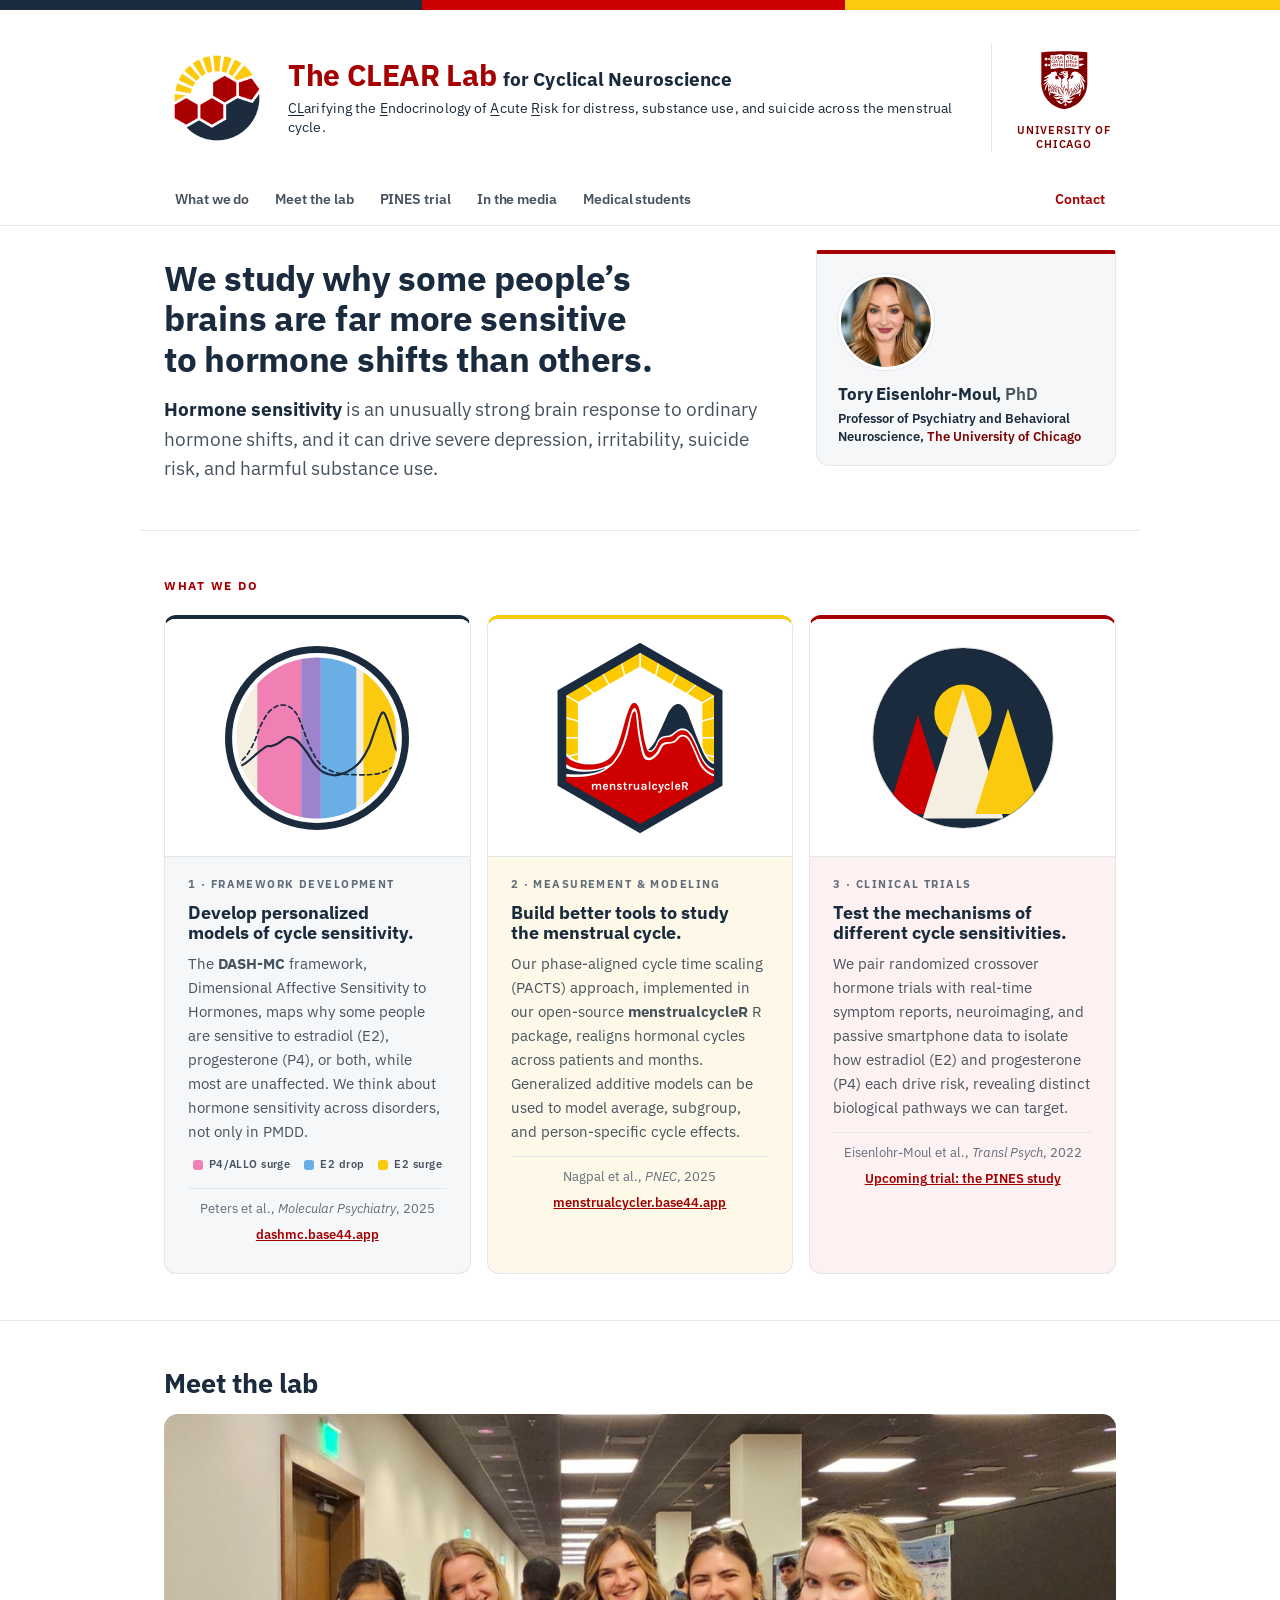
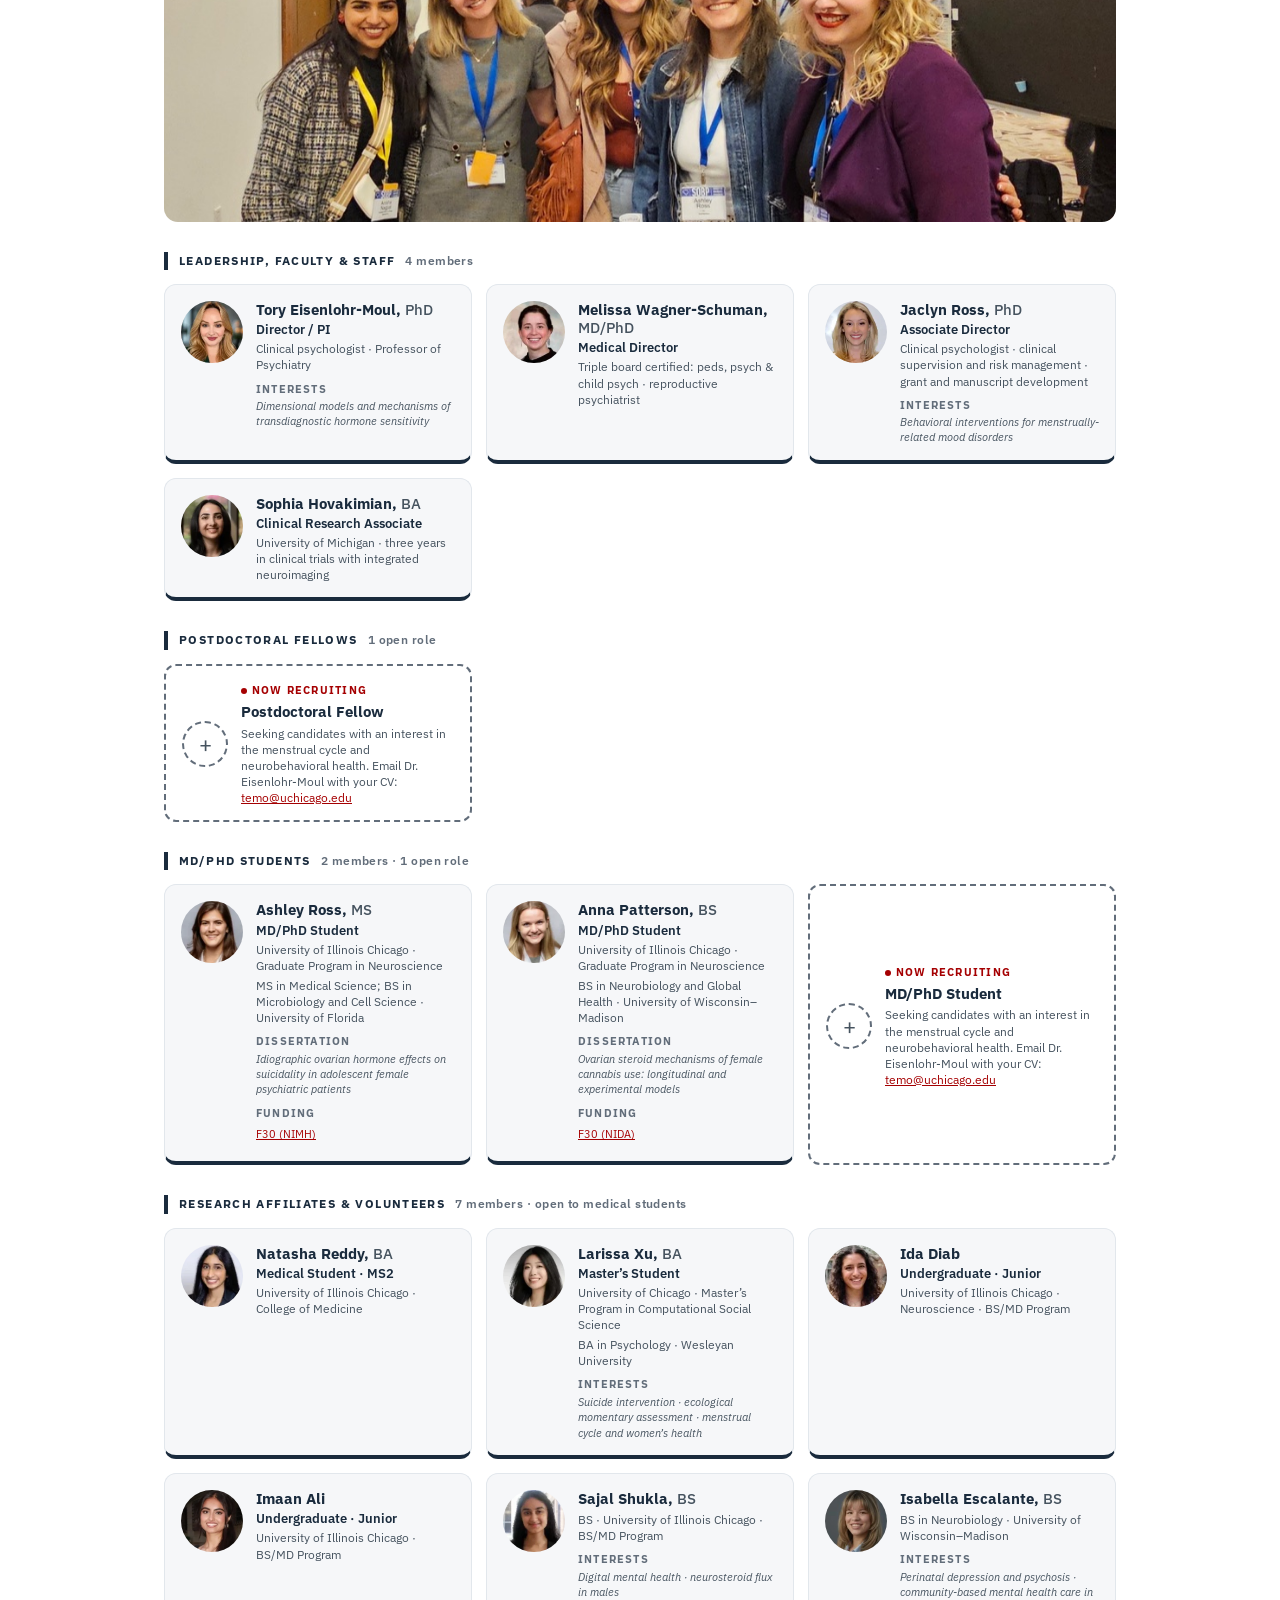
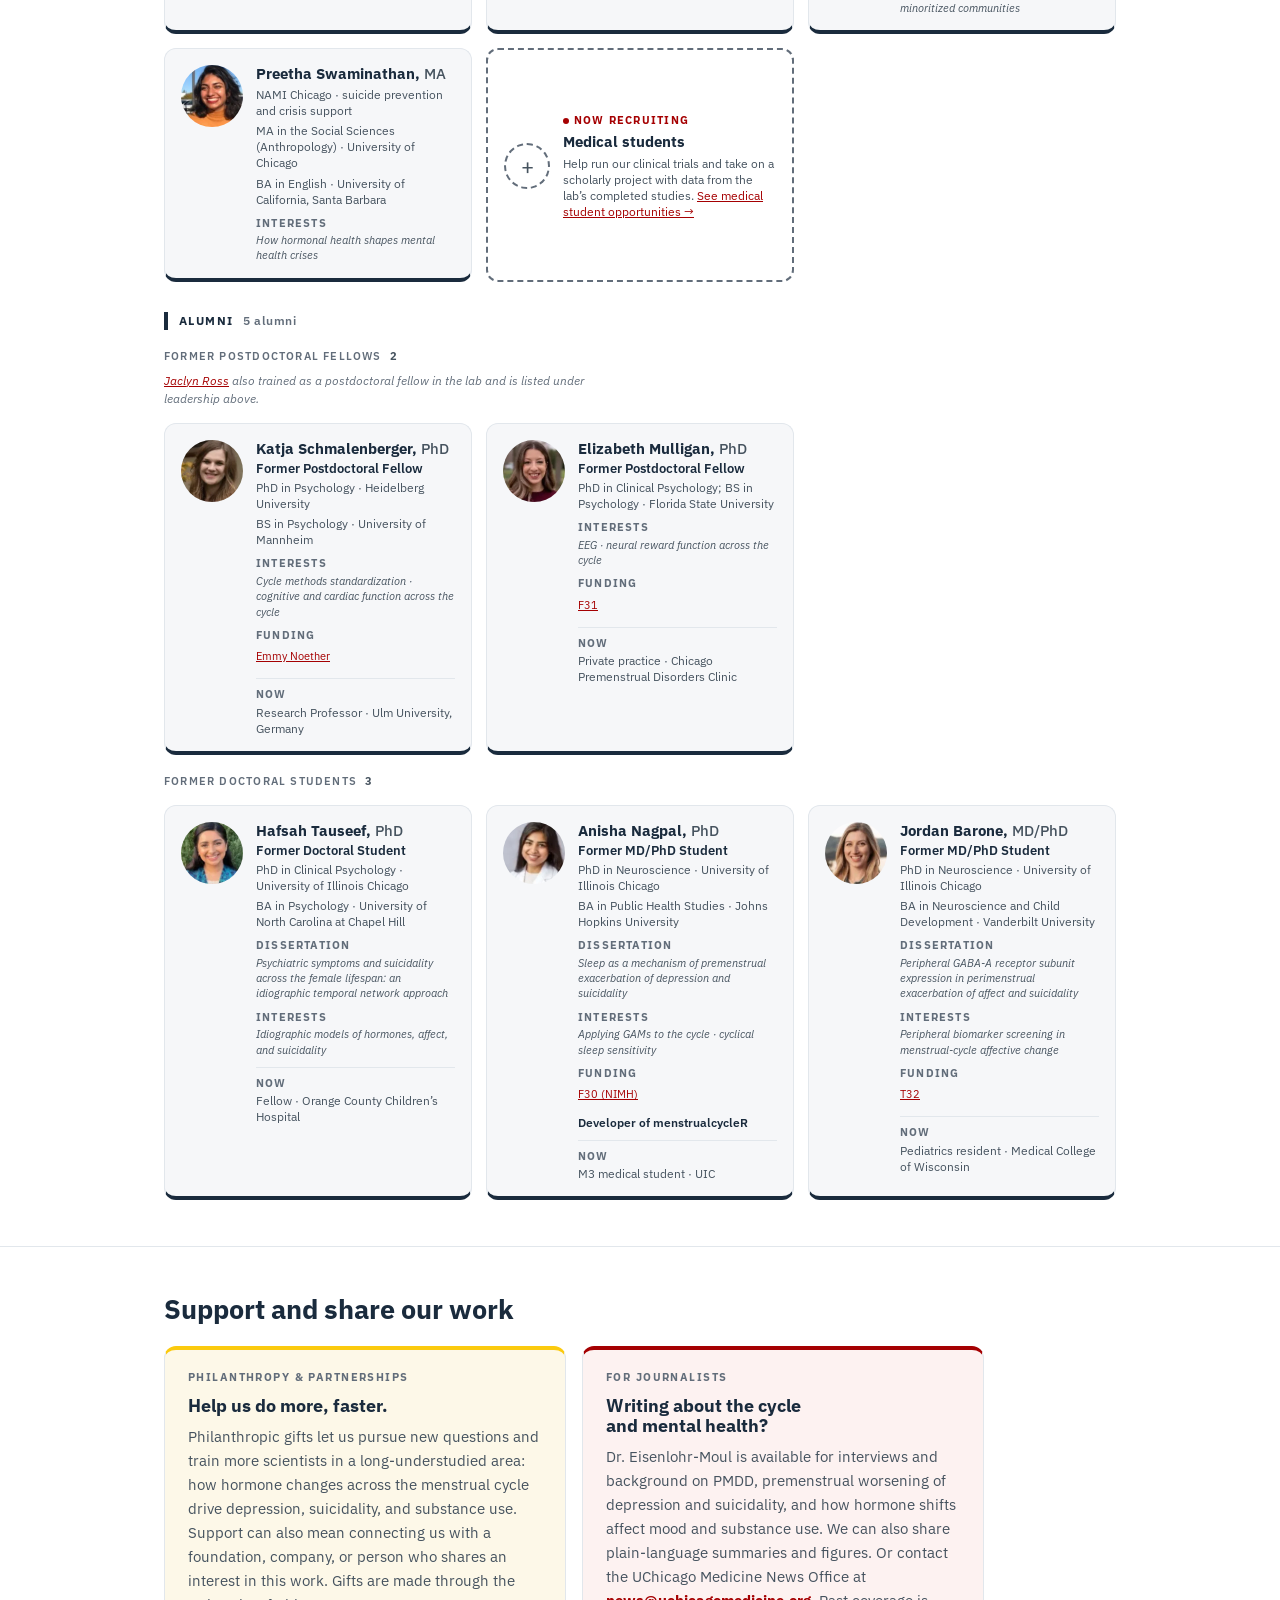
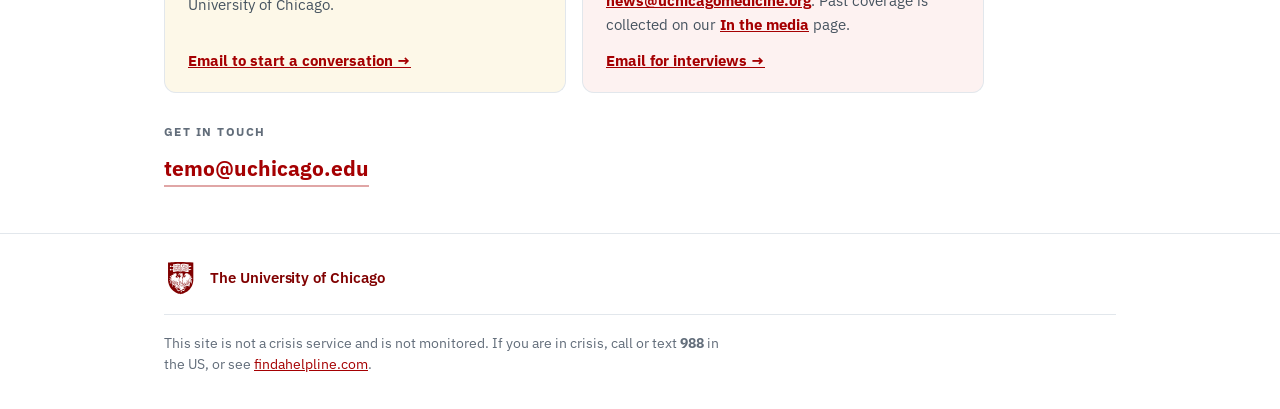
==== index.html @ 30661399 "Masthead: hide the dark-mode shield on the students page; lab name breaks before "for Cyclical Neuro" ====
<!DOCTYPE html>
<html lang="en" data-theme="light">
<head>
<meta charset="utf-8">
<meta name="viewport" content="width=device-width, initial-scale=1">
<title>The CLEAR Lab for Cyclical Neuroscience | Clarifying the Endocrinology of Acute Risk for distress, substance use, and suicide</title>
<meta name="description" content="The CLEAR Lab for Cyclical Neuroscience at the University of Chicago studies brain sensitivity to hormones across the menstrual cycle: who is susceptible, which hormonal event is responsible, and what helps.">
<link rel="icon" href="assets/pines-badge.svg">
<link rel="preconnect" href="https://fonts.googleapis.com">
<link rel="preconnect" href="https://fonts.gstatic.com" crossorigin>
<link href="https://fonts.googleapis.com/css2?family=IBM+Plex+Sans:wght@400;500;600;700&display=swap" rel="stylesheet">
<style>
:root{
  --navy:#1a2b3d; --red:#a50002; --gold:#fbca0e;
  --d1:#946705; --d2:#b8342c; --d3:#1f6f8b;
  --bg:#ffffff; --surface:#f6f7f9; --border:#e2e7ec;
  --ink:#1a2b3d; --ink-2:#46535f; --ink-3:#626d7a; --accent:var(--red);
  --w1:#fdf8e8; --w2:#fdf2f1; --w3:#eff5f8;
  --topic:#27695a;
}
@media (prefers-color-scheme:dark){
  :root:not([data-theme="light"]){
    --navy:#a9c0da; --gold:#ffd94f;
    --d1:#e0b53d; --d2:#ff8d84; --d3:#77bcd6;
    --bg:#0e1a26; --surface:#16273a; --border:#23384f;
    --ink:#eef2f6; --ink-2:#b7c4d2; --ink-3:#8fa0b3; --red:#e8706f;
    --w1:#241f10; --w2:#2a1a19; --w3:#12242e;
    --topic:#79c9b2;
  }
}
:root[data-theme="dark"]{
  --navy:#a9c0da; --gold:#ffd94f;
  --d1:#e0b53d; --d2:#ff8d84; --d3:#77bcd6;
  --bg:#0e1a26; --surface:#16273a; --border:#23384f;
  --ink:#eef2f6; --ink-2:#b7c4d2; --ink-3:#8fa0b3; --red:#e8706f;
  --w1:#241f10; --w2:#2a1a19; --w3:#12242e;
  --topic:#79c9b2;
}
*{box-sizing:border-box}
body{margin:0; background:var(--bg); color:var(--ink); font-size:17px; line-height:1.6;
  font-family:'IBM Plex Sans',system-ui,-apple-system,sans-serif; -webkit-font-smoothing:antialiased}
h1,h2,h3{font-family:'IBM Plex Sans',sans-serif; line-height:1.15; text-wrap:balance; margin:0}
h1{font-weight:700; letter-spacing:-.008em; font-size:clamp(25px,3.9vw,35px)}
h2{font-weight:700; font-size:clamp(21px,2.8vw,27px)}
p{margin:0 0 14px; max-width:64ch}
a{color:var(--accent)}
a:focus-visible{outline:3px solid var(--gold); outline-offset:2px}
img{max-width:100%}
.rule{height:10px; background:linear-gradient(90deg,#1a2b3d 0 33%,#cc0001 33% 66%,#fbca0e 66% 100%)}
.banner{background:var(--navy); color:#fff}
@media (prefers-color-scheme:dark){ :root:not([data-theme="light"]) .banner{background:#22364d; color:var(--ink)} }
:root[data-theme="dark"] .banner{background:#22364d; color:var(--ink)}
.banner .wrap{display:flex; align-items:center; gap:10px; padding-top:9px; padding-bottom:9px}
.recruit{background:var(--gold); color:#1a2b3d}
@media (prefers-color-scheme:dark){ :root:not([data-theme="light"]) .recruit{background:#3a2f10; color:var(--ink)} }
:root[data-theme="dark"] .recruit{background:#3a2f10; color:var(--ink)}
.recruit .wrap{display:flex; align-items:baseline; gap:8px 14px; flex-wrap:wrap;
  padding-top:11px; padding-bottom:11px}
.recruit .k{font-family:'IBM Plex Sans',sans-serif; font-weight:700; font-size:11px;
  letter-spacing:.14em; text-transform:uppercase; flex:none}
.recruit .v{font-size:14.5px; font-weight:600}
.recruit .v a{color:inherit; text-decoration:underline; text-underline-offset:2px}
.banner .dot{width:7px; height:7px; border-radius:50%; background:var(--gold); flex:none}
.banner span{font-family:'IBM Plex Sans',sans-serif; font-weight:700; font-size:11.5px;
  letter-spacing:.16em; text-transform:uppercase}
.wrap{max-width:1000px; margin:0 auto; padding:0 24px}
section{padding:46px 0; border-bottom:1px solid var(--border)}

/* masthead + hero */
.top{padding-top:34px}
.brand{display:flex; align-items:center; gap:18px}
.brand .markwrap{width:106px; height:106px; flex:none; background:#fff; border-radius:18px;
  display:flex; align-items:center; justify-content:center}
.brand .mark{width:94px; height:94px; display:block}
.brand .labname{font-family:'IBM Plex Sans',sans-serif; font-weight:700; font-size:clamp(19px,2.9vw,30px);
  letter-spacing:-.012em; color:var(--navy); line-height:1.12}
.brand .tag{font-family:'IBM Plex Sans',sans-serif; font-weight:600; font-size:13px; letter-spacing:.01em;
  color:var(--navy); margin-top:9px; line-height:1.35}

.hero{padding-top:24px; padding-bottom:32px; border-bottom:1px solid var(--border);
  display:block}

.hero h1{max-width:26ch; margin-top:8px}
.hero .lede{font-size:clamp(16.5px,2vw,18.5px); color:var(--ink-2); margin-top:16px; max-width:62ch}
.hero figure{margin:0}
.hero img{width:100%; aspect-ratio:4/3; object-fit:cover; border-radius:14px; display:block}
.hero figcaption{font-size:12.5px; color:var(--ink-3); margin-top:9px}
.hero .lede b{color:var(--ink)}

/* three contributions */
.eyebrow{font-family:'IBM Plex Sans',sans-serif; font-weight:700; font-size:11.5px;
  letter-spacing:.15em; text-transform:uppercase; color:var(--accent); margin:0 0 20px}
.cards{display:grid; grid-template-columns:repeat(auto-fit,minmax(min(272px,100%),1fr)); gap:16px}
.card{border:1px solid var(--border); border-top:4px solid; border-radius:12px; overflow:hidden; display:flex; flex-direction:column}
.card .inner{padding:19px 23px 20px; display:flex; flex-direction:column; flex:1}
.card.a{border-top-color:var(--navy); background:var(--surface)}
.card.b{border-top-color:var(--gold); background:var(--w1)}
.card.c{border-top-color:var(--accent); background:var(--w2)}
.card .n{font-family:'IBM Plex Sans',sans-serif; font-weight:700; font-size:11px;
  letter-spacing:.13em; text-transform:uppercase; color:var(--ink-3); margin-bottom:9px}
.card h3{font-size:17.5px; margin-bottom:9px}
.card p{font-size:15px; color:var(--ink-2); margin-bottom:12px}
.card .art{display:flex; align-items:center; justify-content:center; background:var(--bg); border-bottom:1px solid var(--border); height:238px; padding:0; margin:0; flex:none}

.card .art svg, .card .art img{width:186px; height:186px; display:block}
/* a hexagon covers ~65% of its box against a circle's ~79%, so it needs a bigger one to read the same */
.card .art img.hex{width:200px; height:200px}
.card .art img{object-fit:contain}
.triggers{display:flex; justify-content:center; gap:14px; flex-wrap:wrap; margin:0 0 14px}
.triggers span{font-size:11px; font-weight:600; letter-spacing:.04em; color:var(--ink-2); display:inline-flex; align-items:center; gap:6px}
.triggers span::before{content:""; width:10px; height:10px; border-radius:3px; background:var(--sw); flex:none}
.triggers .t1{--sw:#f07fb4}
.triggers .t2{--sw:#6aaee8}
.triggers .t3{--sw:#fbca0e}
.card .meta{font-size:12.5px; color:var(--ink-3); border-top:1px solid var(--border); padding-top:11px;
  margin:0; min-height:5.2em; text-align:center; display:flex; flex-direction:column; gap:5px}
.card .meta .cite{line-height:1.4}
.card .meta .lnk{font-weight:600; line-height:1.3}




/* links + contact */
.links{display:grid; gap:14px; grid-template-columns:1fr; max-width:560px; margin-top:24px}
.link{display:flex; gap:18px; align-items:flex-start; text-decoration:none; color:inherit; background:var(--surface);
  border:1px solid var(--border); border-left:6px solid var(--navy); border-radius:14px; padding:19px 21px;
  transition:transform .12s ease, box-shadow .12s ease}
.link:hover{transform:translateY(-2px); box-shadow:0 14px 30px -20px rgba(20,34,51,.55)}
.link img{width:64px; height:64px; flex:none; margin-top:2px}
.link .body{flex:1}
.link .t{font-family:'IBM Plex Sans',sans-serif; font-weight:700; font-size:17px}
.link .d{font-size:14.5px; color:var(--ink-2); margin-top:5px}
.link .go{margin-top:10px; font-weight:600; font-size:13.5px; color:var(--accent)}
.contact{margin-top:30px}
.contact .k{font-family:'IBM Plex Sans',sans-serif; font-weight:700; font-size:11.5px;
  letter-spacing:.13em; text-transform:uppercase; color:var(--ink-3)}
.contact a{display:inline-block; margin-top:6px; font-family:'IBM Plex Sans',sans-serif;
  font-weight:700; font-size:clamp(17px,2.4vw,21px); text-decoration:none;
  border-bottom:2px solid color-mix(in srgb,var(--accent) 35%,transparent)}
/* donors and journalists: two cards in the same style as the cards at the top of the page */
.two{display:grid; grid-template-columns:repeat(auto-fit,minmax(min(300px,100%),1fr)); gap:16px; margin-top:22px; max-width:820px}
.two .card a{margin-top:auto; font-weight:700; font-size:14.5px}
/* ---------- roster, on the Design.pdf system ---------- */
.tier{font-family:'IBM Plex Sans',sans-serif; font-weight:700; font-size:11.5px; letter-spacing:.12em;
  text-transform:uppercase; color:var(--navy); border-left:4px solid var(--navy); padding-left:11px;
  margin:30px 0 4px; display:flex; align-items:baseline; gap:10px; flex-wrap:wrap}
.tier .count{font-weight:600; letter-spacing:.04em; text-transform:none; color:var(--ink-3); font-size:11.5px}
.people{display:grid; grid-template-columns:repeat(auto-fill,minmax(min(305px,100%),1fr)); gap:14px; margin-top:14px}

.pc{position:relative; background:var(--surface); border:1px solid var(--border); border-radius:12px;
  border-bottom:4px solid var(--navy); padding:16px 16px 14px; display:flex; gap:13px; align-items:flex-start}
.pc>img{width:62px; height:62px; border-radius:50%; object-fit:cover; flex:none; background:var(--bg)}
.pc .body{flex:1; min-width:0}
.pn{font-family:'IBM Plex Sans',sans-serif; font-weight:700; font-size:14.5px; line-height:1.25}
.pn span{font-weight:500; color:var(--ink-2)}
.pr{font-size:12.5px; font-weight:600; color:var(--navy); margin-top:2px; line-height:1.3}
.pd{font-size:11.5px; color:var(--ink-2); margin-top:4px; line-height:1.4}




.subtier{font-family:'IBM Plex Sans',sans-serif; font-weight:600; font-size:11px; letter-spacing:.11em;
  text-transform:uppercase; color:var(--ink-3); margin:18px 0 0; display:flex; gap:8px; align-items:baseline}
.subtier span{font-weight:700; color:var(--ink-2)}
.subnote{font-size:11.5px; color:var(--ink-3); margin:6px 0 0; max-width:60ch; font-style:italic}
.diss{font-size:11px; color:var(--ink-2); margin-top:8px; line-height:1.4}
.diss b{display:block; font-size:11px; font-weight:700; letter-spacing:.11em; text-transform:uppercase;
  color:var(--ink-3); margin-bottom:2px}
.diss i{font-style:italic}
.honor{font-size:11.5px; font-weight:600; color:var(--ink); margin-top:8px; line-height:1.35}
.now{margin-top:9px; font-size:11.5px; color:var(--ink-2); line-height:1.4; padding-top:8px;
  border-top:1px solid var(--border)}
.now b{display:block; font-size:11px; font-weight:700; letter-spacing:.11em; text-transform:uppercase;
  color:var(--ink-3); margin-bottom:2px}
.open{border:2px dashed var(--ink-3); background:transparent; align-items:center}
.open .plus{width:46px; height:46px; border-radius:50%; border:2px dashed var(--ink-3); flex:none;
  display:flex; align-items:center; justify-content:center; font-size:22px; color:var(--ink-2); line-height:1}
.open .rec{font-size:11px; font-weight:700; letter-spacing:.11em; text-transform:uppercase; color:var(--accent);
  display:flex; align-items:center; gap:5px}
.open .rec::before{content:""; width:6px; height:6px; border-radius:50%; background:currentColor}

footer{padding:24px 0 34px}
footer p{font-size:13.5px; color:var(--ink-3); line-height:1.55; margin:0; max-width:72ch}
@media (prefers-reduced-motion:reduce){*{transition:none!important}}

.nav{position:sticky; top:0; z-index:20; background:var(--bg);
  border-bottom:1px solid var(--border); margin-top:22px;
  -webkit-backdrop-filter:saturate(140%) blur(8px); backdrop-filter:saturate(140%) blur(8px)}
.nav .wrap{display:flex; align-items:center; gap:4px; flex-wrap:nowrap;
  overflow-x:auto; scrollbar-width:none; padding-top:9px; padding-bottom:9px}
.nav .wrap::-webkit-scrollbar{display:none}
.nav a{font-family:'IBM Plex Sans',sans-serif; font-weight:600; font-size:13.5px;
  letter-spacing:-.005em; color:var(--ink-2); text-decoration:none;
  padding-top:6px; padding-bottom:6px; padding-left:11px; padding-right:11px;
  border-radius:7px; white-space:nowrap}
.nav a:hover{background:var(--surface); color:var(--ink)}
.nav a:focus-visible{outline:2px solid var(--red); outline-offset:2px}
.nav a.cta{margin-left:auto; color:var(--red)}
.nav a.cta:hover{background:var(--red); color:#fff}
@media (max-width:560px){.nav a{font-size:12.5px; padding-left:9px; padding-right:9px}}
section[id]{scroll-margin-top:54px}
@media (prefers-reduced-motion:no-preference){html{scroll-behavior:smooth}}
.top > .brand{flex:1; min-width:0}
.top > .affil{flex:none}
.brand .word{flex:1; min-width:0}
.brand .labname{color:var(--navy)}
.brand .labname .redname{color:var(--red); font-weight:900}
.brand .expansion u{text-decoration:underline; text-decoration-thickness:1px;
  text-underline-offset:2px; text-decoration-color:var(--navy)}
.brand .keywords{font-family:'IBM Plex Sans',sans-serif; font-weight:600;
  font-size:11px; letter-spacing:.13em; text-transform:uppercase;
  color:var(--navy); margin-top:7px; line-height:1.5}
.brand .keywords i{display:inline-block; width:4px; height:4px; border-radius:50%;
  background:var(--gold); margin-left:9px; margin-right:9px; vertical-align:2px}
.brand .labname .forcyc{font-weight:700; font-size:.64em; color:var(--navy);
  letter-spacing:.005em}
.brand .expansion{font-family:'IBM Plex Sans',sans-serif; font-weight:400;
  font-size:13.5px; color:var(--navy); margin-top:7px; letter-spacing:.008em;
  line-height:1.45}
.brand .expansion b{color:var(--red); font-weight:700}
.labphoto{width:100%; aspect-ratio:21/9; object-fit:cover; object-position:50% 2%;
  border-radius:14px; display:block; margin-top:16px; margin-bottom:6px}
.card .meta .lnk{display:inline-block; min-height:24px; padding-top:4px}
.contact a, .diss a{display:inline-block; min-height:24px; padding-top:4px}
/* the university's own maroon, from the official kit */
:root{--uchicago:#800000}
@media (prefers-color-scheme:dark){:root:not([data-theme="light"]){--uchicago:#d98f8f}}
:root[data-theme="dark"]{--uchicago:#d98f8f}
.top{display:flex; align-items:center; justify-content:space-between;
  gap:26px; flex-wrap:wrap}
.affil{display:flex; align-items:center; gap:13px;
  padding-left:20px; border-left:3px solid var(--uchicago)}
@media (max-width:720px){.affil{margin-left:0; margin-top:16px; width:100%}}
.affil .shield{height:54px; width:44.8px; flex:none; display:block;
  object-fit:contain}
.affil .shield.dark{display:none}
@media (prefers-color-scheme:dark){:root:not([data-theme="light"]) .affil .shield.light{display:none}
  :root:not([data-theme="light"]) .affil .shield.dark{display:block}}
:root[data-theme="dark"] .affil .shield.light{display:none}
:root[data-theme="dark"] .affil .shield.dark{display:block}
.affil-uni{font-family:'IBM Plex Sans',sans-serif; font-weight:600; font-size:14.5px;
  color:var(--uchicago); line-height:1.25; letter-spacing:-.004em}
.affil-dept{font-family:'IBM Plex Sans',sans-serif; font-weight:400; font-size:12px;
  color:var(--ink-3); margin-top:4px; line-height:1.4}
.hero{display:grid; grid-template-columns:1fr 300px; gap:40px; align-items:start}
@media (max-width:840px){.hero{grid-template-columns:1fr; gap:26px}}
.welcome{display:flex; flex-direction:column; gap:14px;
  background:var(--surface); border:1px solid var(--border);
  border-top:4px solid var(--red); border-radius:3px 3px 13px 13px;
  padding:20px 21px 19px}
.welcome .pi{width:96px; height:96px; border-radius:50%; object-fit:cover;
  object-position:50% 32%; display:block; border:3px solid var(--bg);
  box-shadow:0 0 0 1px var(--border)}
.welcome-name{font-family:'IBM Plex Sans',sans-serif; font-weight:700;
  font-size:16.5px; line-height:1.25; color:var(--ink); letter-spacing:-.008em}
.welcome-name span{font-weight:600; color:var(--ink-2)}
.welcome-title .uc-inline{color:var(--uchicago); font-weight:600}
.welcome-title{font-size:13px; line-height:1.4; color:var(--navy);
  font-weight:600; margin-top:5px}
footer .affil{margin-bottom:18px; padding-bottom:16px;
  border-bottom:1px solid var(--border); border-left:0; padding-left:0}
footer .affil .shield{height:40px; width:33.1px}
.brand .ucmark{flex:none; display:flex; flex-direction:column;
  align-items:center; justify-content:center; gap:7px;
  margin-left:auto; padding-left:20px;
  border-left:1px solid var(--border)}
.brand .ucmark .shield{height:72px; width:59.6px; display:block}
.brand .uccap{font-family:'IBM Plex Sans',sans-serif; font-weight:600;
  font-size:11px; letter-spacing:.07em; text-transform:uppercase;
  color:var(--uchicago); text-align:center; line-height:1.3;
  max-width:104px}
.brand .ucmark .shield.dark{display:none}
@media (prefers-color-scheme:dark){:root:not([data-theme="light"]) .brand .ucmark .shield.light{display:none}
  :root:not([data-theme="light"]) .brand .ucmark .shield.dark{display:block}}
:root[data-theme="dark"] .brand .ucmark .shield.light{display:none}
:root[data-theme="dark"] .brand .ucmark .shield.dark{display:block}

  @media (max-width:720px){
    .brand{flex-wrap:wrap; gap:14px}
    .brand .markwrap{width:66px; height:66px; border-radius:13px}
    .brand .mark{width:58px; height:58px}
    .brand .word{flex:1 1 200px; min-width:0}
    .brand .expansion{font-size:12.5px; line-height:1.42; margin-top:6px}
    .brand .ucmark{flex-basis:100%; flex-direction:row; align-items:center;
      justify-content:flex-start; gap:11px; margin-left:0; padding-left:0;
      border-left:0; padding-top:13px; border-top:1px solid var(--border)}
    .brand .ucmark .shield{height:42px; width:34.8px}
    .brand .uccap{max-width:none; text-align:left; letter-spacing:.075em}
    .brand .labname .forcyc{display:block; margin-top:2px}
  }

  @media (max-width:374px){
    .nav .wrap{flex-wrap:wrap; overflow-x:visible; gap:2px 4px}
    .nav a.cta{margin-left:0}
  }
</style>
</head>
<body>
<div class="rule"></div>



<div class="wrap top">
  <div class="brand">
    <span class="markwrap"><img class="mark" src="assets/web/clear-mark.png?v6" alt=""></span>
    <div class="word">
      <div class="labname"><span class="redname">The CLEAR Lab</span> <span class="forcyc">for Cyclical Neuroscience</span></div>
      <div class="expansion"><u>CL</u>arifying the <u>E</u>ndocrinology of <u>A</u>cute <u>R</u>isk for distress, substance use, and suicide across the menstrual cycle.</div>
    </div>
    <span class="ucmark"><img class="shield light" src="assets/web/uchicago-shield.svg" alt=""><img class="shield dark" src="assets/web/uchicago-shield-white.svg" alt=""><span class="uccap">University of Chicago</span></span>
  </div>
  
  
</div>

<nav class="nav" aria-label="Sections"><div class="wrap">
  <a href="#work">What we do</a>
  <a href="#people">Meet the lab</a>
  <a href="pines/">PINES trial</a>
  <a href="media/">In the media</a>
  <a href="medical-students/">Medical students</a>
  <a class="cta" href="mailto:temo@uchicago.edu">Contact</a>
</div></nav>

<div class="wrap hero">
  <div>
    <h1>We study why some people&rsquo;s brains are far more sensitive to hormone shifts than others.</h1>
    <p class="lede"><b>Hormone sensitivity</b> is an unusually strong brain response to ordinary hormone shifts, and it can drive severe depression, irritability, suicide risk, and harmful substance use.</p>
  </div>
  
  <aside class="welcome">
    <img class="pi" src="assets/web/tory.jpg" alt="Tory Eisenlohr-Moul">
    <div class="welcome-txt">
      <div class="welcome-name">Tory Eisenlohr-Moul, <span>PhD</span></div>
      <div class="welcome-title">Professor of Psychiatry and Behavioral Neuroscience, <span class="uc-inline">The University of Chicago</span></div>
    </div>
  </aside>
</div>

<section id="work">
  <div class="wrap">
    <p class="eyebrow">What we do</p>
    <div class="cards">

      <div class="card a">
        <div class="art"><svg viewBox="70 65 1104 1104" width="186" height="186" role="img" style="color:var(--navy)" aria-label="DASH-MC: estradiol (solid line) and progesterone (dashed line) across the menstrual cycle, over the ALLO surge (pink), its overlap with low or falling E2 (purple), low or falling E2 (blue) and the E2 surge (yellow)">
<defs><clipPath id="dashmc-disc"><circle cx="622" cy="617" r="478"></circle></clipPath></defs>
<g clip-path="url(#dashmc-disc)">
<rect x="0" y="0" width="1300" height="1300" fill="#f5efe2"></rect>
<rect x="268" y="0" width="260" height="1300" fill="#f07fb4"></rect>
<rect x="528" y="0" width="117" height="1300" fill="#9d82cc"></rect>
<rect x="645" y="0" width="210" height="1300" fill="#6aaee8"></rect>
<rect x="898" y="0" width="190" height="1300" fill="#fbca0e"></rect>
<path d="M145,780 C154,771 182,748 200,725 C218,702 237,668 250,640 C263,612 267,588 280,560 C293,532 313,492 330,470 C347,448 364,438 380,430 C396,422 410,420 425,422 C440,424 456,429 470,440 C484,451 498,467 510,490 C522,513 532,547 545,580 C558,613 574,658 590,690 C606,722 622,750 640,770 C658,790 678,800 700,810 C722,820 745,826 770,830 C795,834 823,834 850,835 C877,836 905,837 930,835 C955,833 977,832 1000,825 C1023,818 1050,803 1070,790 C1090,777 1110,752 1118,745" fill="none" stroke="#1a2b3d" stroke-width="10" stroke-dasharray="26 20" stroke-linecap="round"></path>
<path d="M140,800 C150,794 179,780 200,765 C221,750 245,726 265,710 C285,694 306,676 320,668 C334,660 338,668 350,665 C362,662 373,659 390,650 C407,641 432,615 450,612 C468,609 482,615 500,630 C518,645 542,676 560,700 C578,724 593,755 610,775 C627,795 642,810 660,820 C678,830 702,836 720,838 C738,840 752,836 770,830 C788,824 812,812 830,800 C848,788 863,777 880,755 C897,733 915,702 930,670 C945,638 956,594 970,560 C984,526 999,468 1012,465 C1025,462 1037,504 1050,540 C1063,576 1078,648 1090,680 C1102,712 1119,726 1125,735" fill="none" stroke="#1a2b3d" stroke-width="13" stroke-linecap="round" stroke-linejoin="round"></path>
</g>
<circle cx="622" cy="617" r="525" fill="none" stroke="currentColor" stroke-width="42"></circle>
</svg></div>
        <div class="inner"><div class="n">1 · Framework development</div>
        <h3>Develop personalized models of cycle sensitivity.</h3>
        <p>The <b>DASH-MC</b> framework, Dimensional Affective Sensitivity to Hormones, maps why some people are sensitive to estradiol (E2), progesterone (P4), or both, while most are unaffected. We think about hormone sensitivity across disorders, not only in PMDD.</p>
        
        <div class="triggers"><span class="t1">P4/ALLO surge</span><span class="t2">E2 drop</span><span class="t3">E2 surge</span></div>
          <p class="meta"><span class="cite">Peters et al., <em>Molecular Psychiatry</em>, 2025</span><a class="lnk" href="https://dashmc.base44.app/">dashmc.base44.app</a></p></div>
      </div>

      <div class="card b">
        <div class="art"><img class="hex" src="assets/menstrualcycleR.png" alt="menstrualcycleR package logo"></div>
        <div class="inner"><div class="n">2 · Measurement &amp; modeling</div>
        <h3>Build better tools to study the menstrual cycle.</h3>
        <p>Our phase-aligned cycle time scaling (PACTS) approach, implemented in our open-source <b>menstrualcycleR</b> R package, realigns hormonal cycles across patients and months. Generalized additive models can be used to model average, subgroup, and person-specific cycle effects.</p>
        
        <p class="meta"><span class="cite">Nagpal et al., <em>PNEC</em>, 2025</span><a class="lnk" href="https://menstrualcycler.base44.app/">menstrualcycler.base44.app</a></p></div>
      </div>

      <div class="card c">
        <div class="art"><img src="assets/pines-badge.svg" alt="PINES study badge"></div>
        <div class="inner"><div class="n">3 · Clinical trials</div>
        <h3>Test the mechanisms of different cycle sensitivities.</h3>
        <p>We pair randomized crossover hormone trials with real-time symptom reports, neuroimaging, and passive smartphone data to isolate how estradiol (E2) and progesterone (P4) each drive risk, revealing distinct biological pathways we can target.</p>
        
        <p class="meta"><span class="cite">Eisenlohr-Moul et al., <em>Transl Psych</em>, 2022</span><a class="lnk" href="pines/">Upcoming trial: the PINES study</a></p></div>
      </div>

    </div>
  </div>
</section>

<section id="people">
  <div class="wrap">
        <h2>Meet the lab</h2>
    <img class="labphoto" src="assets/web/lab-hero.jpg" alt="Members of the CLEAR Lab for Cyclical Neuroscience at a scientific meeting">

    <div class="tier">Leadership, faculty &amp; staff <span class="count">4 members</span></div>
    <div class="people">
      <div class="pc lead">
        <img src="assets/ph-te.webp" alt="Tory Eisenlohr-Moul">
        <div class="body">
          <div class="pn">Tory Eisenlohr-Moul, <span>PhD</span></div>
          <div class="pr">Director / PI</div>
          <div class="pd">Clinical psychologist · Professor of Psychiatry</div>
          <div class="diss"><b>Interests</b><i>Dimensional models and mechanisms of transdiagnostic hormone sensitivity</i></div>
        </div>
      </div>
      <div class="pc lead">
        <img src="assets/ph-mw.webp" alt="Melissa Wagner-Schuman">
        <div class="body">
          <div class="pn">Melissa Wagner-Schuman, <span>MD/PhD</span></div>
          <div class="pr">Medical Director</div>
          <div class="pd">Triple board certified: peds, psych &amp; child psych · reproductive psychiatrist</div>
        </div>
      </div>
      <div class="pc lead" id="jaclyn-ross">
        <img src="assets/ph-jr.webp" alt="Jaclyn Ross">
        <div class="body">
          <div class="pn">Jaclyn Ross, <span>PhD</span></div>
          <div class="pr">Associate Director</div>
          <div class="pd">Clinical psychologist · clinical supervision and risk management · grant and manuscript development</div>
          <div class="diss"><b>Interests</b><i>Behavioral interventions for menstrually-related mood disorders</i></div>
        </div>
      </div>
      <div class="pc staff">
        <img src="assets/ph-sh.webp" alt="Sophia Hovakimian">
        <div class="body">
          <div class="pn">Sophia Hovakimian, <span>BA</span></div>
          <div class="pr">Clinical Research Associate</div>
          <div class="pd">University of Michigan · three years in clinical trials with integrated neuroimaging</div>
        </div>
      </div>
    </div>

    <div class="tier s2">Postdoctoral fellows <span class="count">1 open role</span></div>
    <div class="people">
      <div class="pc open">
        <div class="plus">+</div>
        <div class="body">
          <div class="rec">Now recruiting</div>
          <div class="pn" style="margin-top:4px">Postdoctoral Fellow</div>
          <div class="pd">Seeking candidates with an interest in the menstrual cycle and neurobehavioral health. Email Dr. Eisenlohr-Moul with your CV: <a href="mailto:temo@uchicago.edu">temo@uchicago.edu</a></div>
        </div>
      </div>
    </div>

    <div class="tier">MD/PhD students <span class="count">2 members · 1 open role</span></div>
    <div class="people">
      <div class="pc trainee">
        <img src="assets/ph-ar.webp" alt="Ashley Ross">
        <div class="body">
          <div class="pn">Ashley Ross, <span>MS</span></div>
          <div class="pr">MD/PhD Student</div>
          <div class="pd">University of Illinois Chicago · Graduate Program in Neuroscience</div>
          <div class="pd">MS in Medical Science; BS in Microbiology and Cell Science · University of Florida</div>
          <div class="diss"><b>Dissertation</b><i>Idiographic ovarian hormone effects on suicidality in adolescent female psychiatric patients</i></div>
          <div class="diss"><b>Funding</b><a href="https://reporter.nih.gov/project-details/11390425">F30 (NIMH)</a></div>
        </div>
      </div>
      <div class="pc trainee">
        <img src="assets/ph-ap.webp" alt="Anna Patterson">
        <div class="body">
          <div class="pn">Anna Patterson, <span>BS</span></div>
          <div class="pr">MD/PhD Student</div>
          <div class="pd">University of Illinois Chicago · Graduate Program in Neuroscience</div>
          <div class="pd">BS in Neurobiology and Global Health · University of Wisconsin&ndash;Madison</div>
          <div class="diss"><b>Dissertation</b><i>Ovarian steroid mechanisms of female cannabis use: longitudinal and experimental models</i></div>
          <div class="diss"><b>Funding</b><a href="https://reporter.nih.gov/project-details/11243039">F30 (NIDA)</a></div>
        </div>
      </div>
      <div class="pc open red">
        <div class="plus">+</div>
        <div class="body">
          <div class="rec">Now recruiting</div>
          <div class="pn" style="margin-top:4px">MD/PhD Student</div>
          <div class="pd">Seeking candidates with an interest in the menstrual cycle and neurobehavioral health. Email Dr. Eisenlohr-Moul with your CV: <a href="mailto:temo@uchicago.edu">temo@uchicago.edu</a></div>
        </div>
      </div>
    </div>

    <div class="tier s3">Research affiliates &amp; volunteers <span class="count">7 members · open to medical students</span></div>
    <div class="people">
      <div class="pc staff"><img src="assets/ph-nr.webp" alt="Natasha Reddy">
        <div class="body"><div class="pn">Natasha Reddy, <span>BA</span></div>
        <div class="pr">Medical Student · MS2</div>
        <div class="pd">University of Illinois Chicago · College of Medicine</div>
</div></div>
      <div class="pc staff"><img src="assets/ph-lx.webp" alt="Larissa Xu">
        <div class="body"><div class="pn">Larissa Xu, <span>BA</span></div>
        <div class="pr">Master&rsquo;s Student</div>
        <div class="pd">University of Chicago · Master&rsquo;s Program in Computational Social Science</div>
        <div class="pd">BA in Psychology · Wesleyan University</div>
        <div class="diss"><b>Interests</b><i>Suicide intervention · ecological momentary assessment · menstrual cycle and women&rsquo;s health</i></div></div></div>
      <div class="pc staff"><img src="assets/ph-id.webp" alt="Ida Diab">
        <div class="body"><div class="pn">Ida Diab</div>
        <div class="pr">Undergraduate · Junior</div>
        <div class="pd">University of Illinois Chicago · Neuroscience · BS/MD Program</div>
</div></div>
      <div class="pc staff"><img src="assets/ph-ia.webp" alt="Imaan Ali">
        <div class="body"><div class="pn">Imaan Ali</div>
        <div class="pr">Undergraduate · Junior</div>
        <div class="pd">University of Illinois Chicago · BS/MD Program</div>
</div></div>
      <div class="pc staff"><img src="assets/ph-ss.webp" alt="Sajal Shukla">
        <div class="body"><div class="pn">Sajal Shukla, <span>BS</span></div>
        <div class="pd">BS · University of Illinois Chicago · BS/MD Program</div>
        <div class="diss"><b>Interests</b><i>Digital mental health · neurosteroid flux in males</i></div></div></div>
      <div class="pc staff"><img src="assets/ph-ie.webp" alt="Isabella Escalante">
        <div class="body"><div class="pn">Isabella Escalante, <span>BS</span></div>
        <div class="pd">BS in Neurobiology · University of Wisconsin&ndash;Madison</div>
        <div class="diss"><b>Interests</b><i>Perinatal depression and psychosis · community-based mental health care in minoritized communities</i></div></div></div>
      <div class="pc staff"><img src="assets/ph-ps.webp" alt="Preetha Swaminathan">
        <div class="body"><div class="pn">Preetha Swaminathan, <span>MA</span></div>
        <div class="pd">NAMI Chicago · suicide prevention and crisis support</div>
        <div class="pd">MA in the Social Sciences (Anthropology) · University of Chicago</div>
        <div class="pd">BA in English · University of California, Santa Barbara</div>
        <div class="diss"><b>Interests</b><i>How hormonal health shapes mental health crises</i></div>
</div></div>
      <div class="pc open">
        <div class="plus">+</div>
        <div class="body">
          <div class="rec">Now recruiting</div>
          <div class="pn" style="margin-top:4px">Medical students</div>
          <div class="pd">Help run our clinical trials and take on a scholarly project with data from the lab&rsquo;s completed studies. <a href="medical-students/">See medical student opportunities &rarr;</a></div>
        </div>
      </div>
    </div>

    <div class="tier s4">Alumni <span class="count">5 alumni</span></div>
    <div class="subtier">Former postdoctoral fellows <span>2</span></div>
    <p class="subnote"><a href="#jaclyn-ross">Jaclyn Ross</a> also trained as a postdoctoral fellow in the lab and is listed under leadership above.</p>
    <div class="people">
      <div class="pc alum"><img src="assets/ph-ks.webp" alt="Katja Schmalenberger">
        <div class="body">
          <div class="pn">Katja Schmalenberger, <span>PhD</span></div>
          <div class="pr">Former Postdoctoral Fellow</div>
          <div class="pd">PhD in Psychology · Heidelberg University</div>
          <div class="pd">BS in Psychology · University of Mannheim</div>
          <div class="diss"><b>Interests</b><i>Cycle methods standardization · cognitive and cardiac function across the cycle</i></div>
          <div class="diss"><b>Funding</b><a href="https://gepris.dfg.de/project/568773664?lang=en">Emmy Noether</a></div>
          <div class="now"><b>Now</b> Research Professor · Ulm University, Germany</div>
        </div>
      </div>
      <div class="pc alum"><img src="assets/ph-em.webp" alt="Elizabeth Mulligan">
        <div class="body">
          <div class="pn">Elizabeth Mulligan, <span>PhD</span></div>
          <div class="pr">Former Postdoctoral Fellow</div>
          <div class="pd">PhD in Clinical Psychology; BS in Psychology · Florida State University</div>
          <div class="diss"><b>Interests</b><i>EEG · neural reward function across the cycle</i></div>
          <div class="diss"><b>Funding</b><a href="https://reporter.nih.gov/project-details/10154453">F31</a></div>
          <div class="now"><b>Now</b> Private practice · Chicago Premenstrual Disorders Clinic</div>
        </div>
      </div>
    </div>

    <div class="subtier">Former doctoral students <span>3</span></div>
    <div class="people">
      <div class="pc trainee"><img src="assets/ph-ht.webp" alt="Hafsah Tauseef">
        <div class="body">
          <div class="pn">Hafsah Tauseef, <span>PhD</span></div>
          <div class="pr">Former Doctoral Student</div>
          <div class="pd">PhD in Clinical Psychology · University of Illinois Chicago</div>
          <div class="pd">BA in Psychology · University of North Carolina at Chapel Hill</div>
          <div class="diss"><b>Dissertation</b><i>Psychiatric symptoms and suicidality across the female lifespan: an idiographic temporal network approach</i></div>
          <div class="diss"><b>Interests</b><i>Idiographic models of hormones, affect, and suicidality</i></div>
          <div class="now"><b>Now</b> Fellow · Orange County Children&rsquo;s Hospital</div>
        </div>
      </div>
      <div class="pc trainee"><img src="assets/ph-an.webp" alt="Anisha Nagpal">
        <div class="body">
          <div class="pn">Anisha Nagpal, <span>PhD</span></div>
          <div class="pr">Former MD/PhD Student</div>
          <div class="pd">PhD in Neuroscience · University of Illinois Chicago</div>
          <div class="pd">BA in Public Health Studies · Johns Hopkins University</div>
          <div class="diss"><b>Dissertation</b><i>Sleep as a mechanism of premenstrual exacerbation of depression and suicidality</i></div>
          <div class="diss"><b>Interests</b><i>Applying GAMs to the cycle · cyclical sleep sensitivity</i></div>
          <div class="diss"><b>Funding</b><a href="https://reporter.nih.gov/project-details/11336322">F30 (NIMH)</a></div>
          <div class="honor">Developer of menstrualcycleR</div>
          <div class="now"><b>Now</b> M3 medical student · UIC</div>
        </div>
      </div>
      <div class="pc trainee"><img src="assets/ph-jb.webp" alt="Jordan Barone">
        <div class="body">
          <div class="pn">Jordan Barone, <span>MD/PhD</span></div>
          <div class="pr">Former MD/PhD Student</div>
          <div class="pd">PhD in Neuroscience · University of Illinois Chicago</div>
          <div class="pd">BA in Neuroscience and Child Development · Vanderbilt University</div>
          <div class="diss"><b>Dissertation</b><i>Peripheral GABA-A receptor subunit expression in perimenstrual exacerbation of affect and suicidality</i></div>
          <div class="diss"><b>Interests</b><i>Peripheral biomarker screening in menstrual-cycle affective change</i></div>
          <div class="diss"><b>Funding</b><a href="https://researchtraining.nih.gov/programs/training-grants/T32">T32</a></div>
          <div class="now"><b>Now</b> Pediatrics resident · Medical College of Wisconsin</div>
        </div>
      </div>
    </div>
  </div>
</section>


<section id="support">
  <div class="wrap">
    <h2>Support and share our work</h2>
    <div class="two">
      <div class="card b"><div class="inner">
        <div class="n">Philanthropy &amp; partnerships</div>
        <h3>Help us do more, faster.</h3>
        <p>Philanthropic gifts let us pursue new questions and train more scientists in a long-understudied area: how hormone changes across the menstrual cycle drive depression, suicidality, and substance use. Support can also mean connecting us with a foundation, company, or person who shares an interest in this work. Gifts are made through the University of Chicago.</p>
        <a href="mailto:temo@uchicago.edu?subject=Supporting%20the%20CLEAR%20Lab">Email to start a conversation &rarr;</a>
      </div></div>
      <div class="card c"><div class="inner">
        <div class="n">For journalists</div>
        <h3>Writing about the cycle and mental health?</h3>
        <p>Dr. Eisenlohr-Moul is available for interviews and background on PMDD, premenstrual worsening of depression and suicidality, and how hormone shifts affect mood and substance use. We can also share plain-language summaries and figures. Or contact the UChicago Medicine News Office at <a href="mailto:news@uchicagomedicine.org">news@uchicagomedicine.org</a>. Past coverage is collected on our <a href="media/">In the media</a> page.</p>
        <a href="mailto:temo@uchicago.edu?subject=Media%20inquiry">Email for interviews &rarr;</a>
      </div></div>
    </div>
    <div class="contact">
      <div class="k">Get in touch</div>
      <a href="mailto:temo@uchicago.edu">temo@uchicago.edu</a>
    </div>
  </div>
</section>

<footer><div class="wrap">
  <div class="affil">
      <img class="shield light" src="assets/web/uchicago-shield.svg" alt="">
      <img class="shield dark" src="assets/web/uchicago-shield-white.svg" alt="">
      <div class="affil-txt">
        <div class="affil-uni">The University of Chicago</div>
      </div>
    </div>
  <p>This site is not a crisis service and is not monitored. If you are in crisis, call or text <strong>988</strong> in the US, or see <a href="https://findahelpline.com">findahelpline.com</a>.</p>
</div></footer>

</body>
</html>
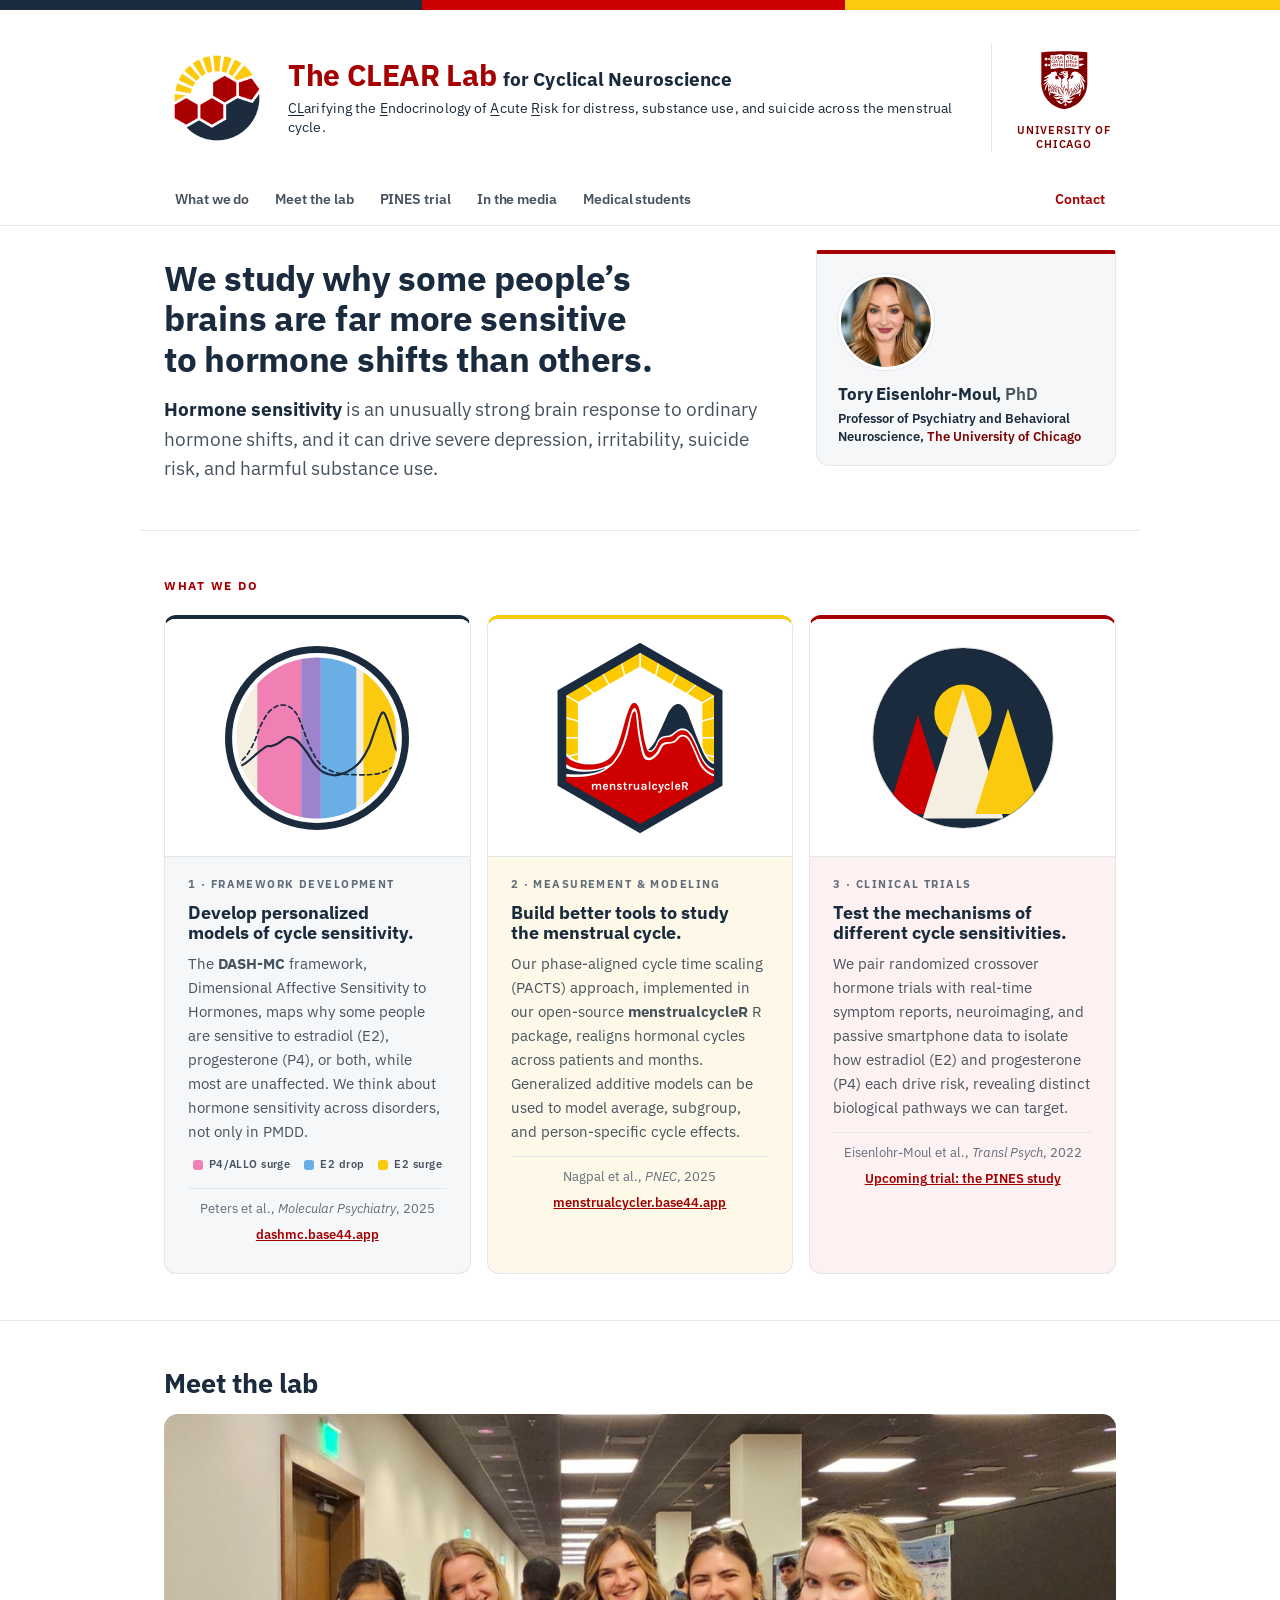
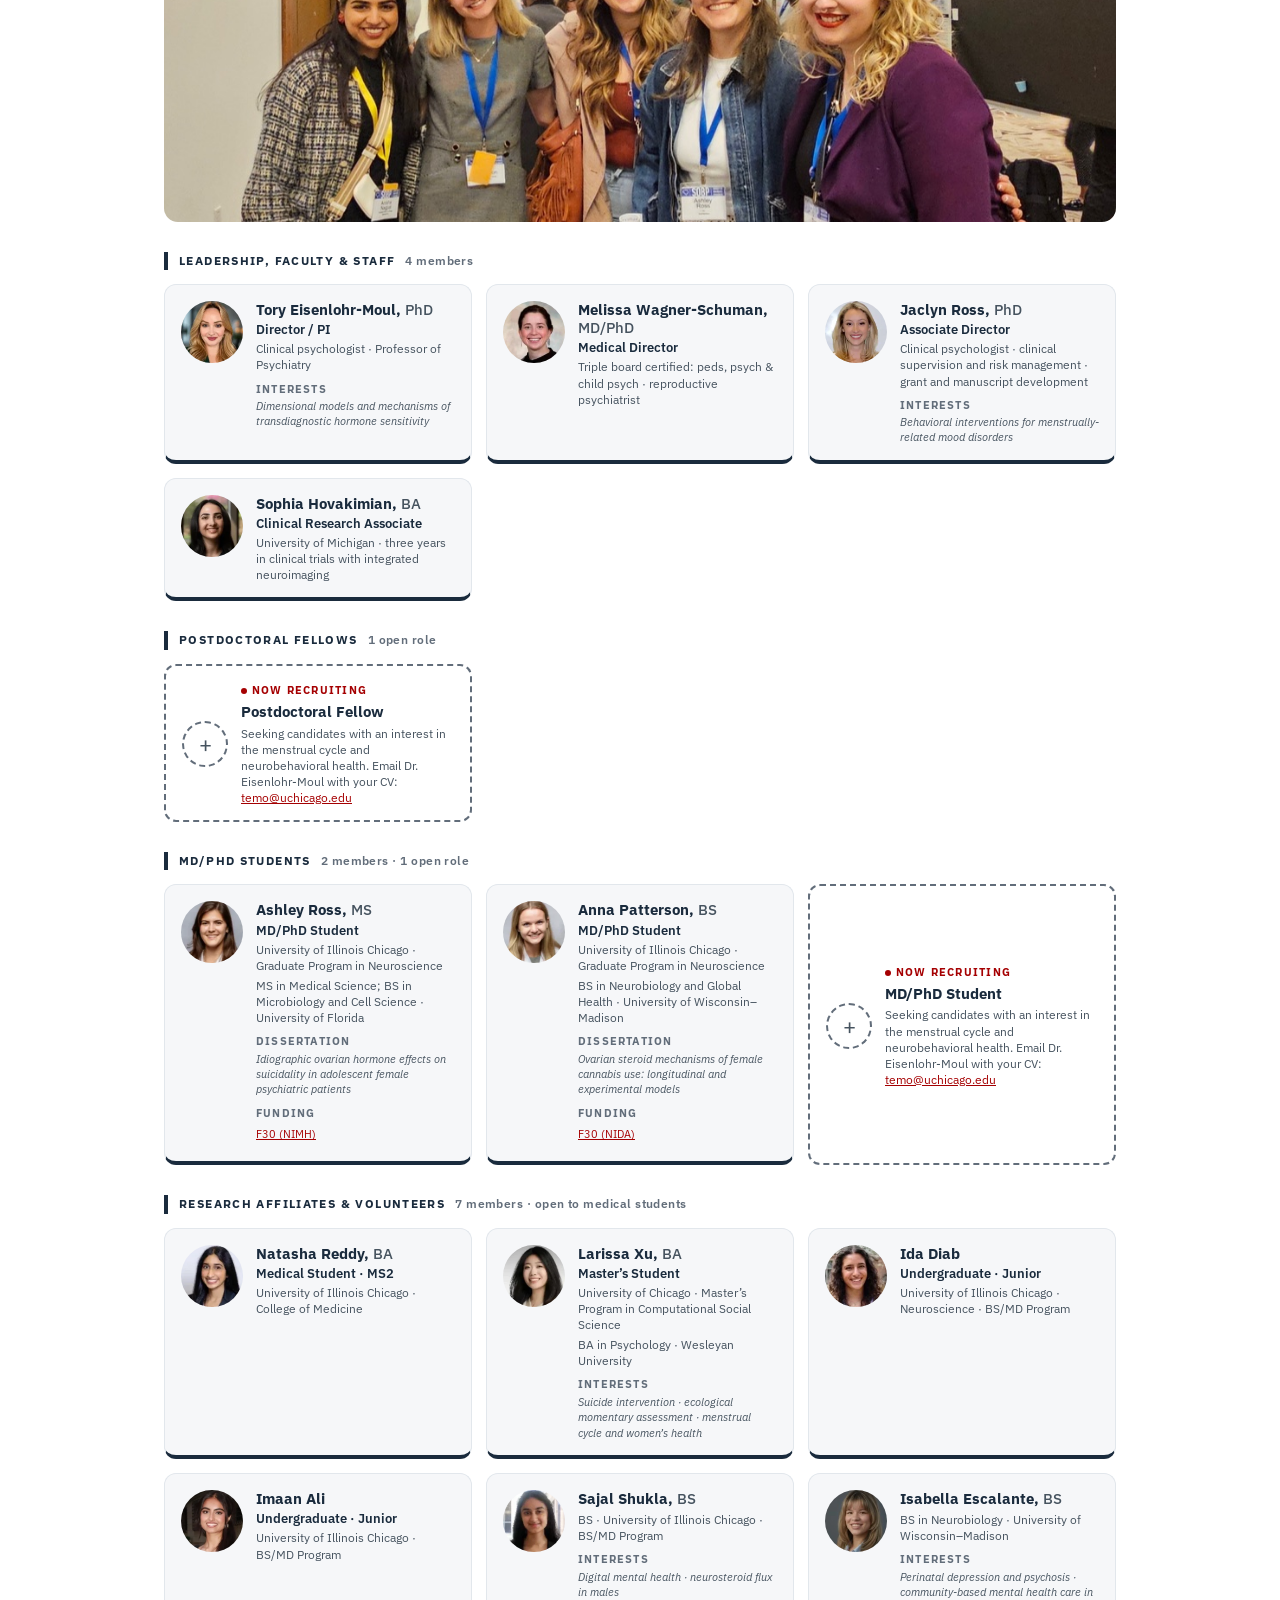
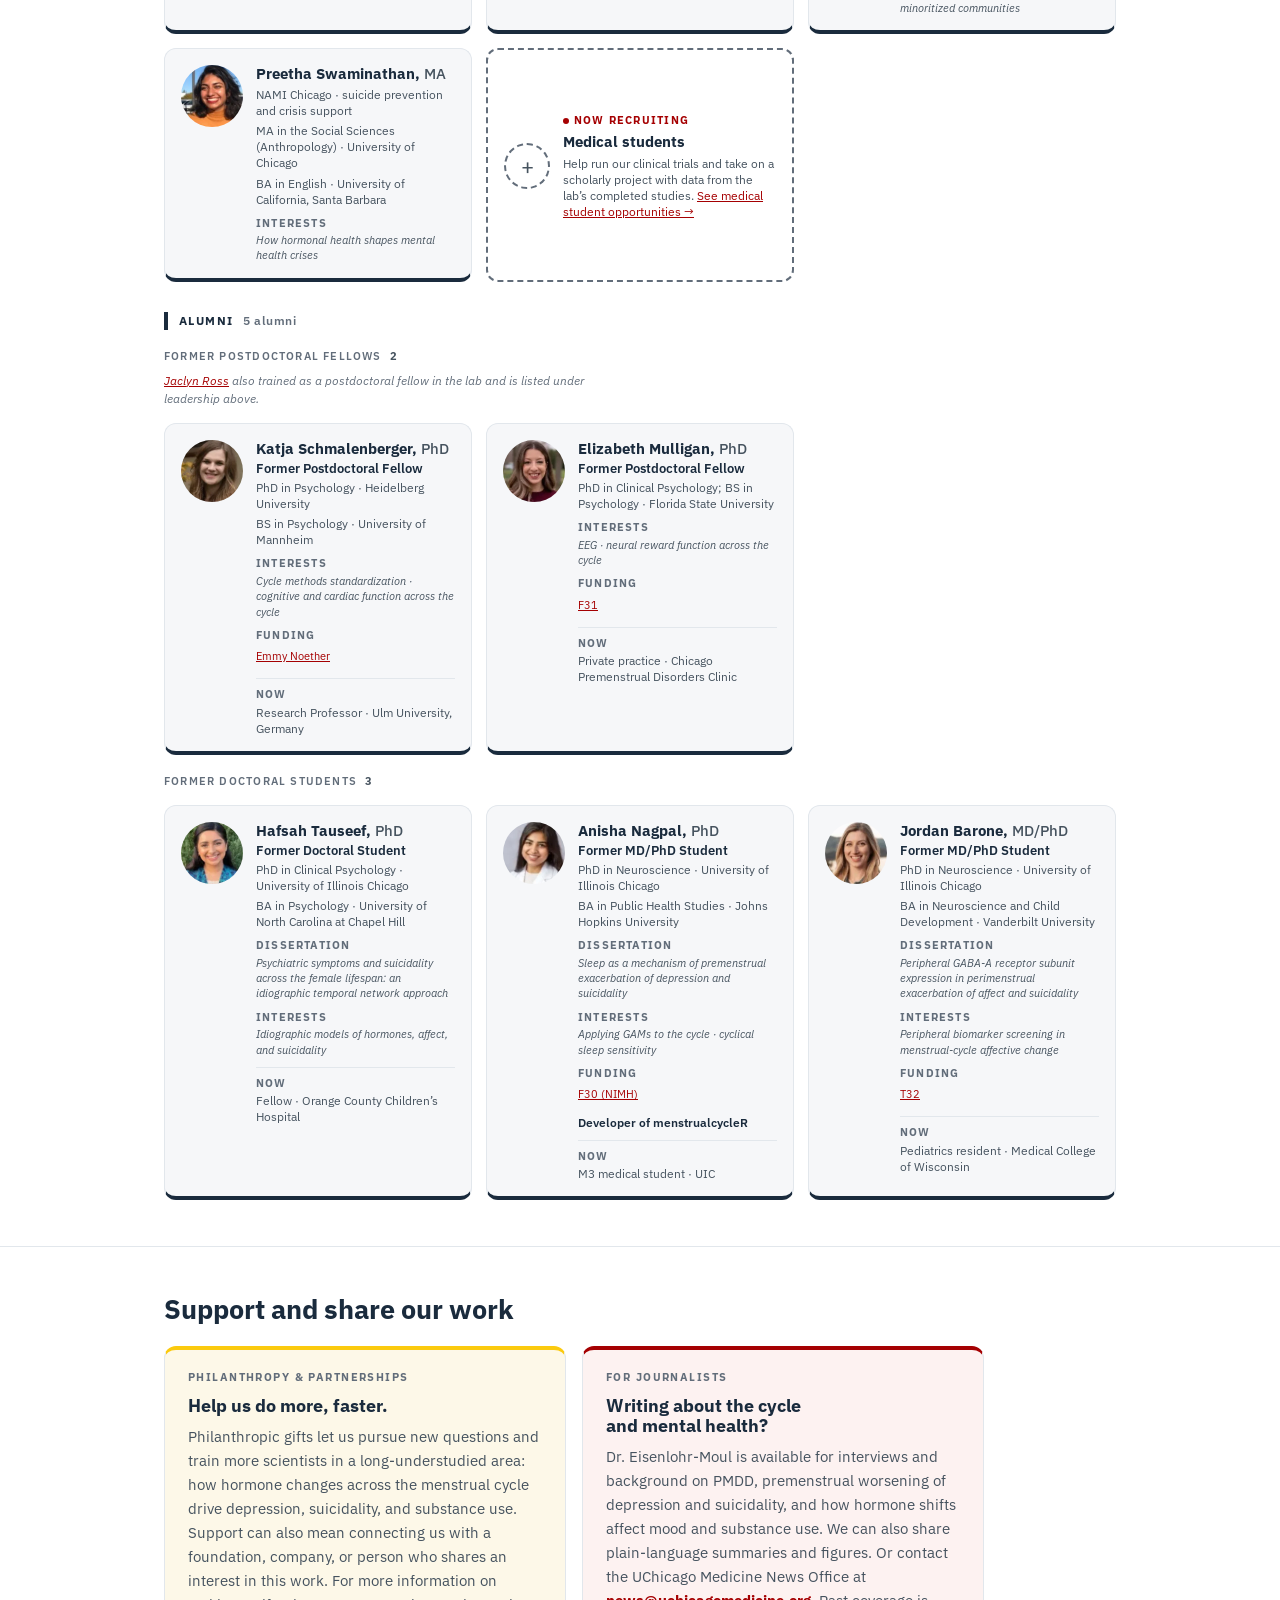
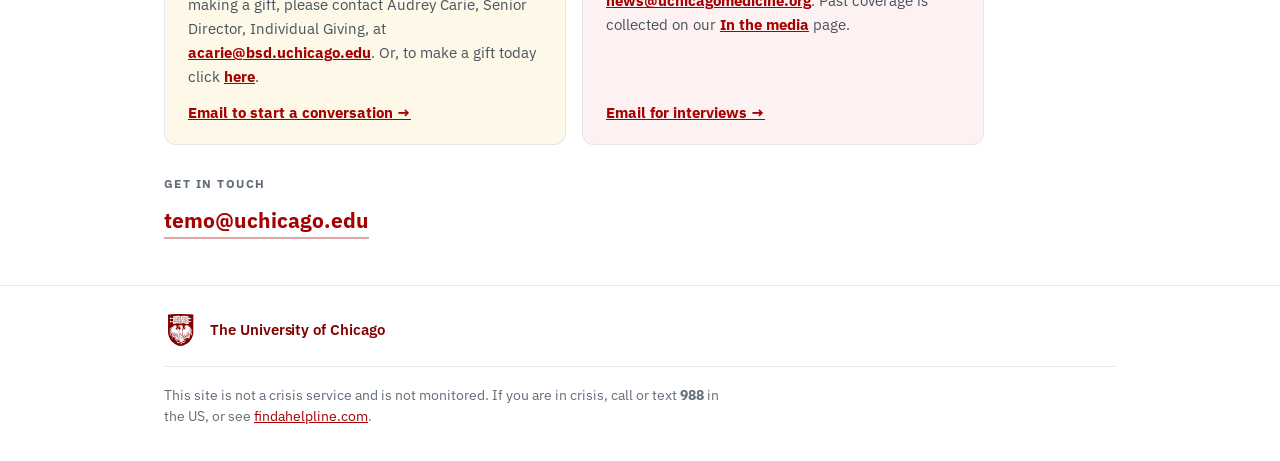
==== commit 608a37d1: "Support section: development office giving contact and gift link Replace "Gifts are made through the" ====
--- a/index.html
+++ b/index.html
@@ -600,7 +600,7 @@
       <div class="card b"><div class="inner">
         <div class="n">Philanthropy &amp; partnerships</div>
         <h3>Help us do more, faster.</h3>
-        <p>Philanthropic gifts let us pursue new questions and train more scientists in a long-understudied area: how hormone changes across the menstrual cycle drive depression, suicidality, and substance use. Support can also mean connecting us with a foundation, company, or person who shares an interest in this work. Gifts are made through the University of Chicago.</p>
+        <p>Philanthropic gifts let us pursue new questions and train more scientists in a long-understudied area: how hormone changes across the menstrual cycle drive depression, suicidality, and substance use. Support can also mean connecting us with a foundation, company, or person who shares an interest in this work. For more information on making a gift, please contact Audrey Carie, Senior Director, Individual Giving, at <a href="mailto:acarie@bsd.uchicago.edu">acarie@bsd.uchicago.edu</a>. Or, to make a gift today click <a href="https://givetoday.uchicago.edu/campaigns/77256/donations/new?designation=Adult+Psychiatry+Designated+Faculty+Research+Fund&amp;in_honor_of=Dr.+Tory+Eisenlohr-Moul&amp;special_instructions=Designated+PI%3A+Dr.+Tory+Eisenlohr-Moul+P000168630">here</a>.</p>
         <a href="mailto:temo@uchicago.edu?subject=Supporting%20the%20CLEAR%20Lab">Email to start a conversation &rarr;</a>
       </div></div>
       <div class="card c"><div class="inner">
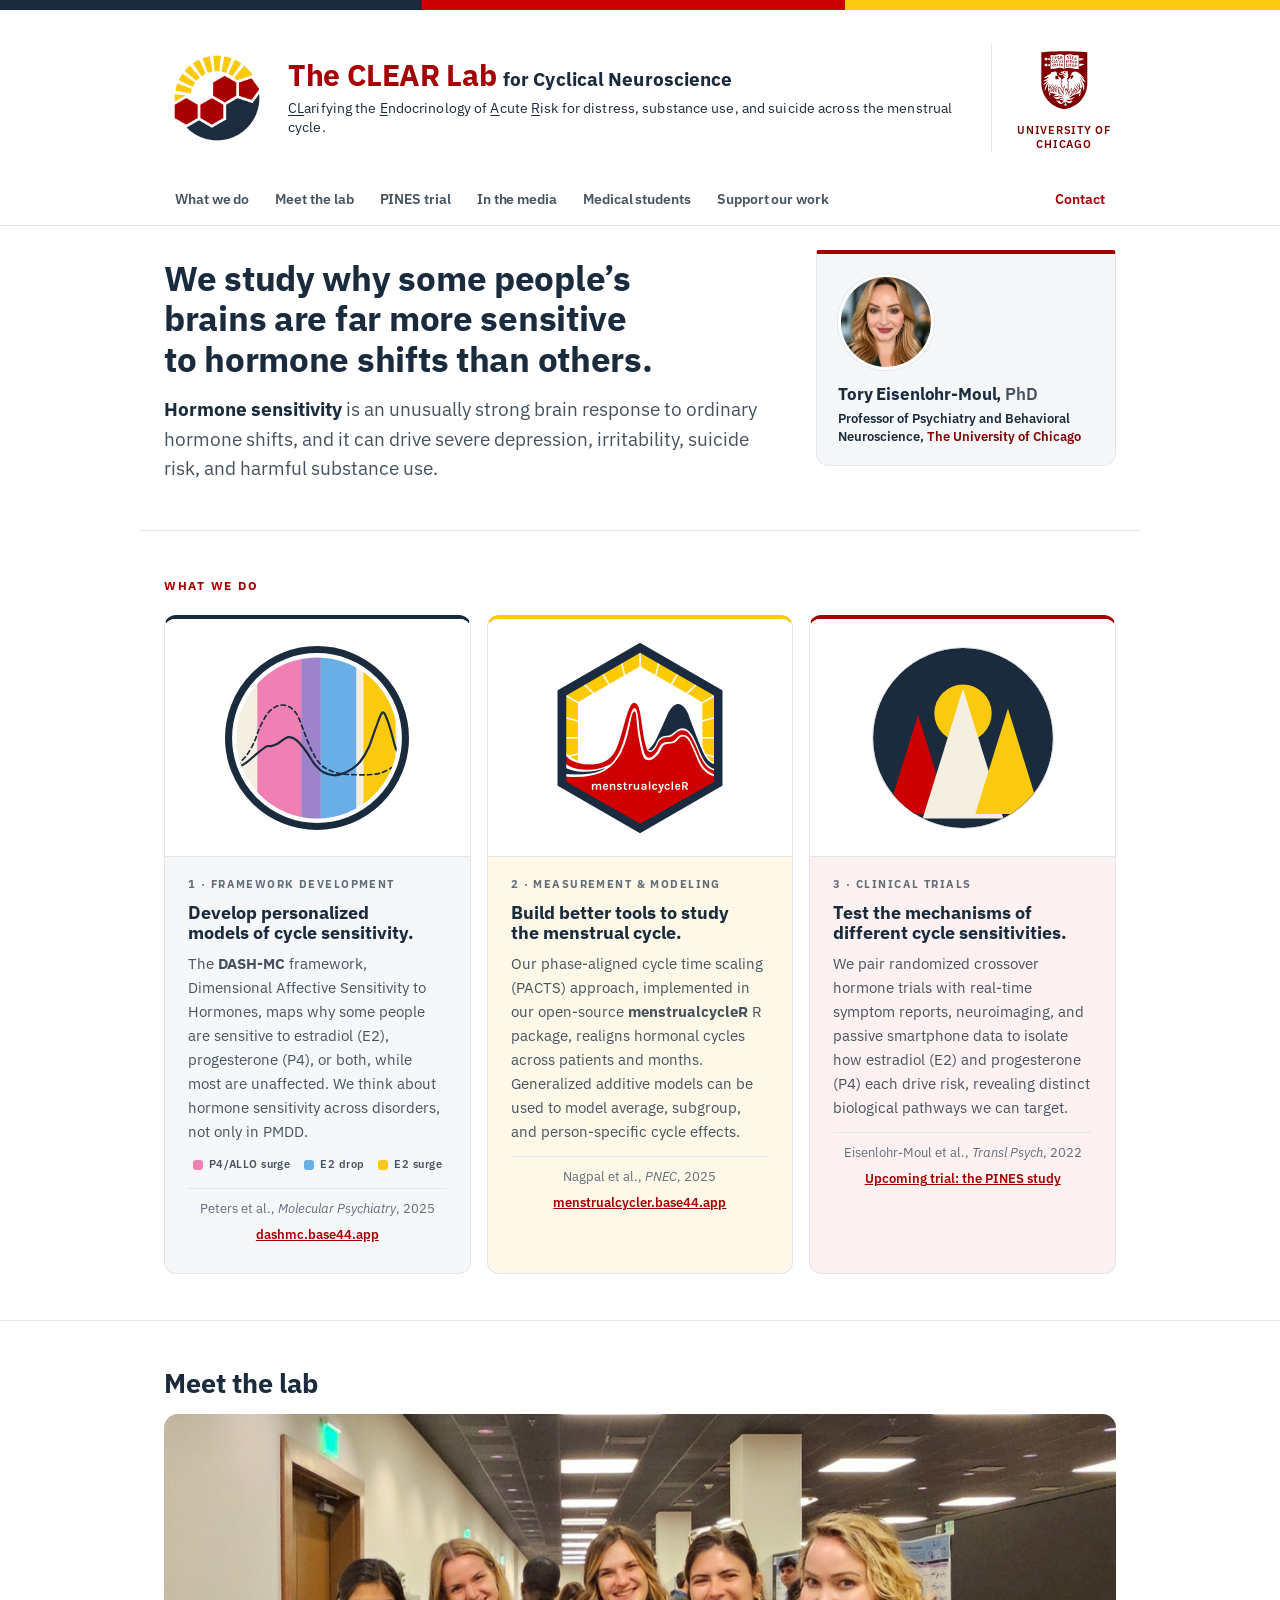
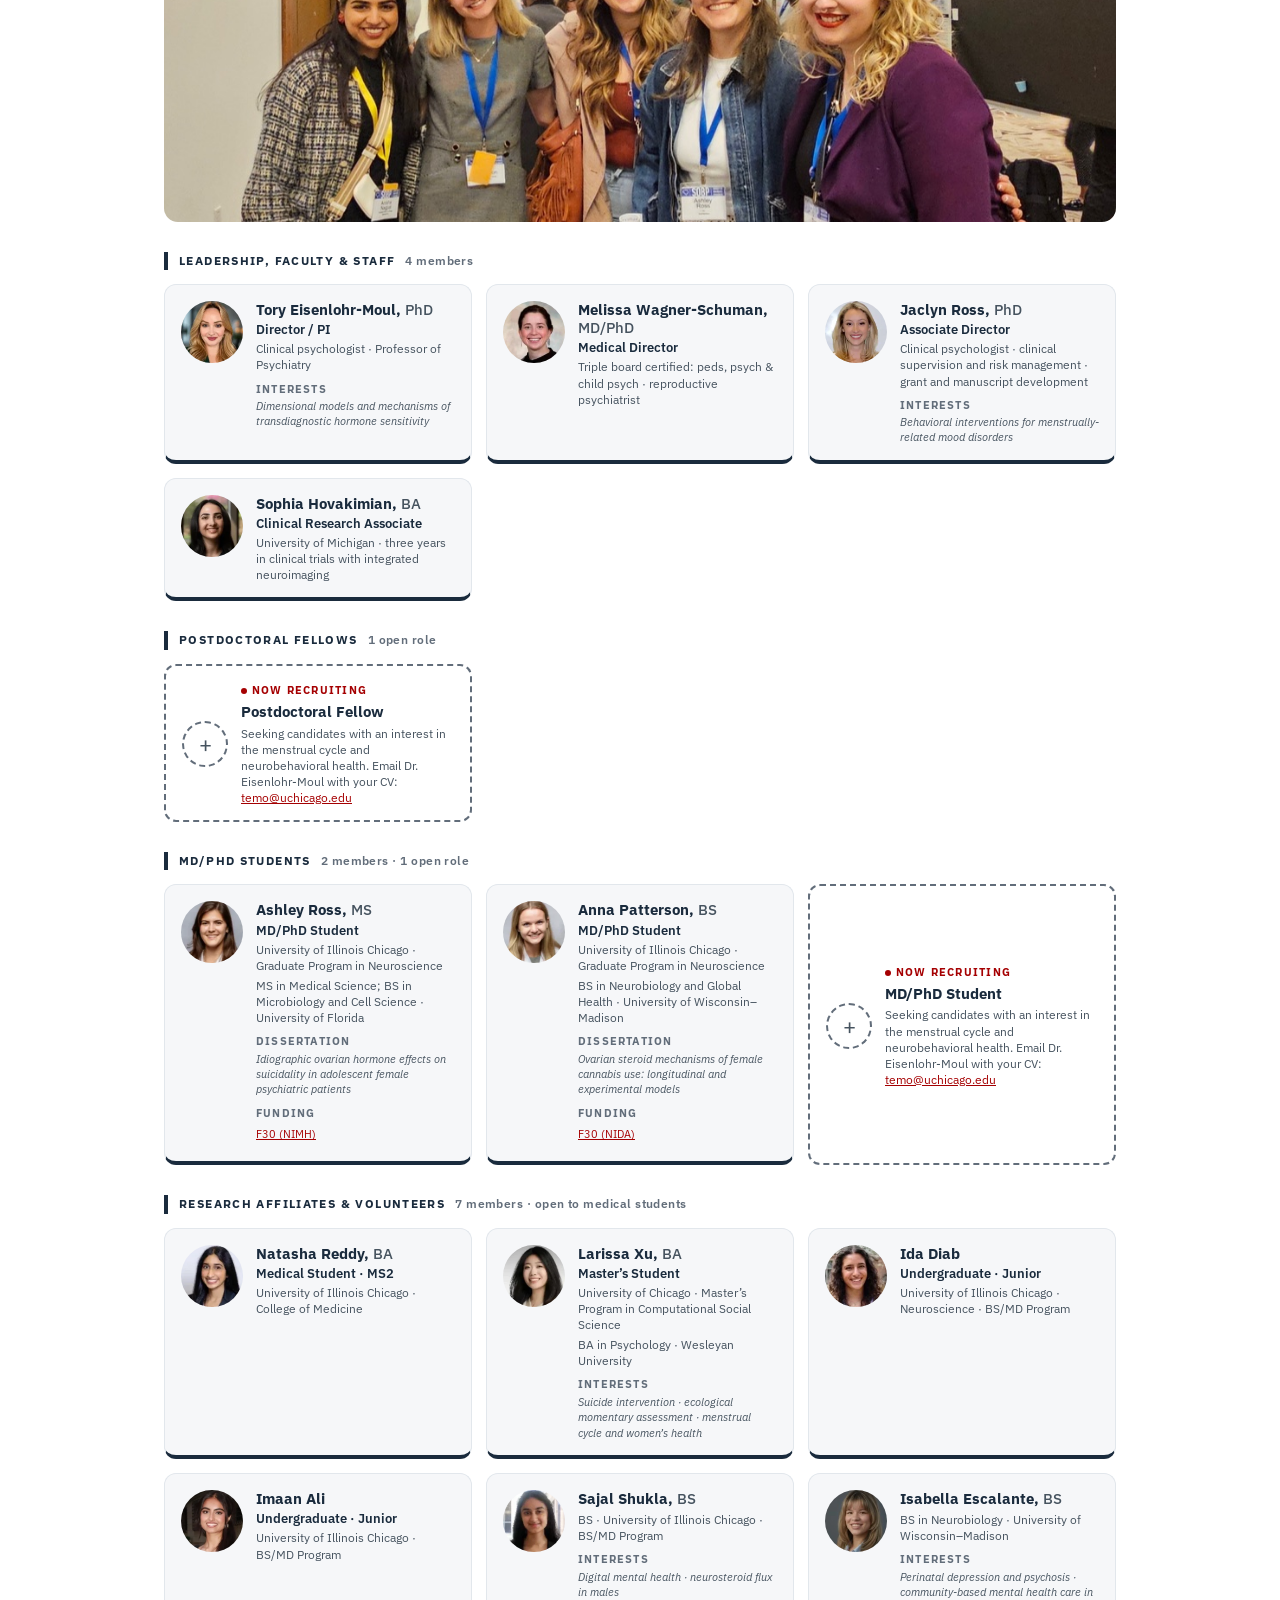
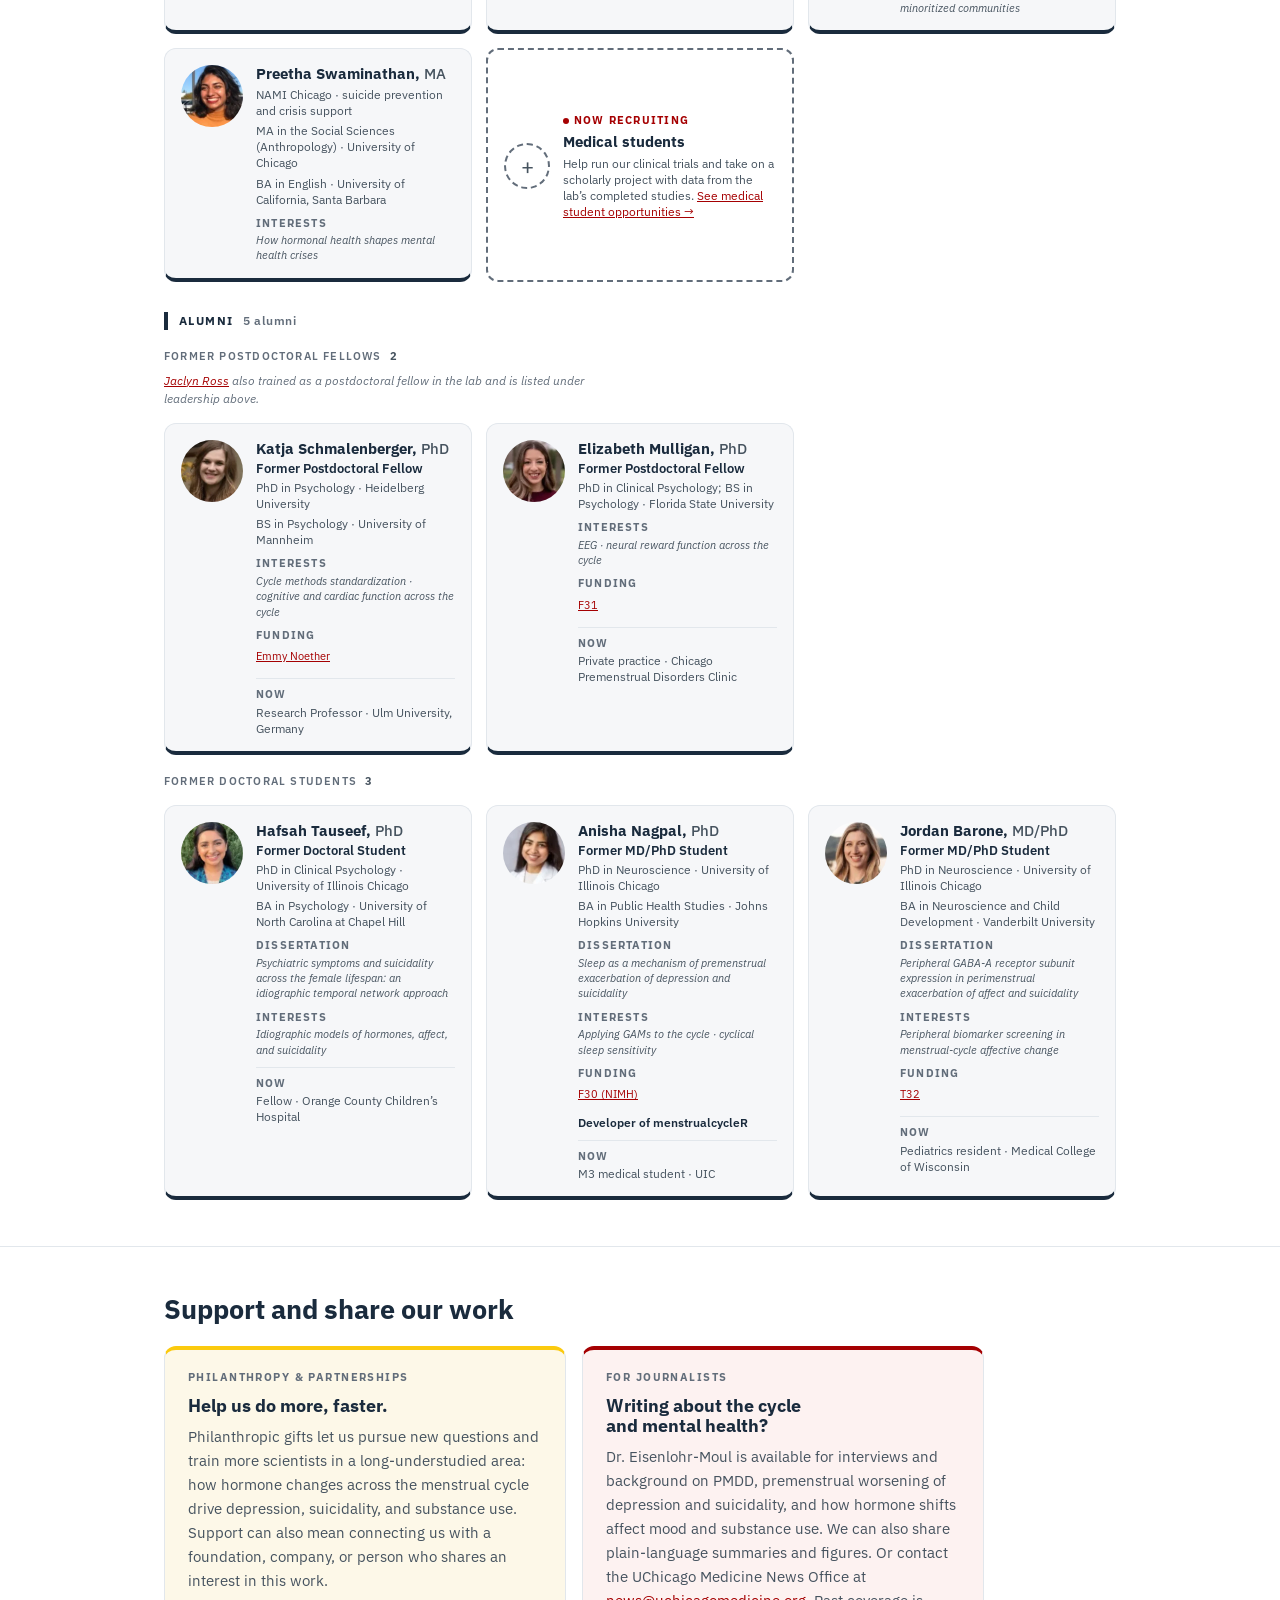
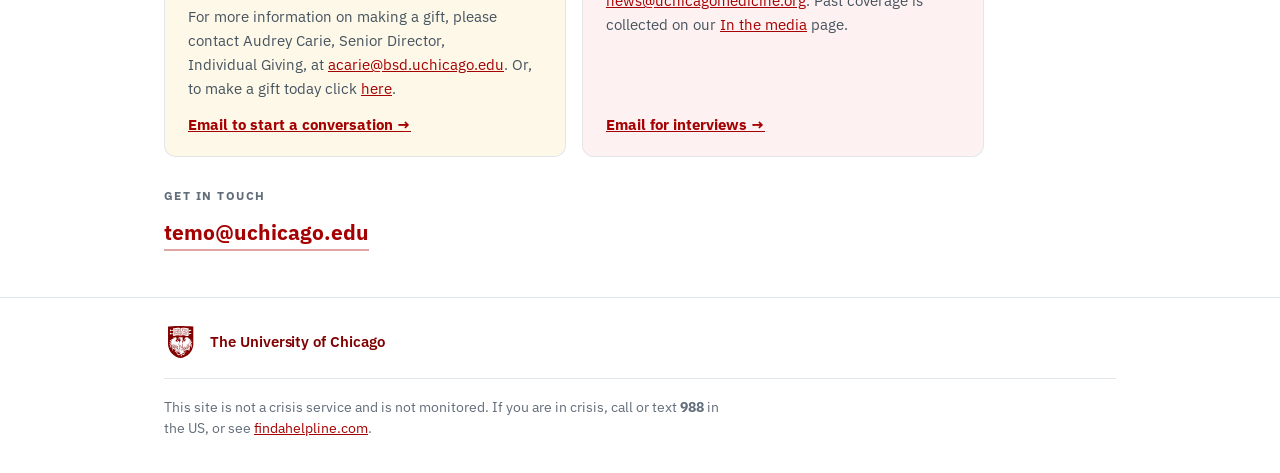
==== commit 7d6004be: "Home page: "Support our work" in the top navigation; giving box line breaks - Top navigation: "Suppo" ====
--- a/index.html
+++ b/index.html
@@ -139,7 +139,7 @@
   border-bottom:2px solid color-mix(in srgb,var(--accent) 35%,transparent)}
 /* donors and journalists: two cards in the same style as the cards at the top of the page */
 .two{display:grid; grid-template-columns:repeat(auto-fit,minmax(min(300px,100%),1fr)); gap:16px; margin-top:22px; max-width:820px}
-.two .card a{margin-top:auto; font-weight:700; font-size:14.5px}
+.two .card .inner > a{margin-top:auto; font-weight:700; font-size:14.5px}
 /* ---------- roster, on the Design.pdf system ---------- */
 .tier{font-family:'IBM Plex Sans',sans-serif; font-weight:700; font-size:11.5px; letter-spacing:.12em;
   text-transform:uppercase; color:var(--navy); border-left:4px solid var(--navy); padding-left:11px;
@@ -319,6 +319,7 @@
   <a href="pines/">PINES trial</a>
   <a href="media/">In the media</a>
   <a href="medical-students/">Medical students</a>
+  <a href="#support">Support our work</a>
   <a class="cta" href="mailto:temo@uchicago.edu">Contact</a>
 </div></nav>
 
@@ -600,7 +601,8 @@
       <div class="card b"><div class="inner">
         <div class="n">Philanthropy &amp; partnerships</div>
         <h3>Help us do more, faster.</h3>
-        <p>Philanthropic gifts let us pursue new questions and train more scientists in a long-understudied area: how hormone changes across the menstrual cycle drive depression, suicidality, and substance use. Support can also mean connecting us with a foundation, company, or person who shares an interest in this work. For more information on making a gift, please contact Audrey Carie, Senior Director, Individual Giving, at <a href="mailto:acarie@bsd.uchicago.edu">acarie@bsd.uchicago.edu</a>. Or, to make a gift today click <a href="https://givetoday.uchicago.edu/campaigns/77256/donations/new?designation=Adult+Psychiatry+Designated+Faculty+Research+Fund&amp;in_honor_of=Dr.+Tory+Eisenlohr-Moul&amp;special_instructions=Designated+PI%3A+Dr.+Tory+Eisenlohr-Moul+P000168630">here</a>.</p>
+        <p>Philanthropic gifts let us pursue new questions and train more scientists in a long-understudied area: how hormone changes across the menstrual cycle drive depression, suicidality, and substance use. Support can also mean connecting us with a foundation, company, or person who shares an interest in this work.</p>
+        <p>For more information on making a gift, please contact Audrey&nbsp;Carie, Senior&nbsp;Director, Individual&nbsp;Giving, at&nbsp;<a href="mailto:acarie@bsd.uchicago.edu">acarie@bsd.uchicago.edu</a>. Or, to make a gift today click&nbsp;<a href="https://givetoday.uchicago.edu/campaigns/77256/donations/new?designation=Adult+Psychiatry+Designated+Faculty+Research+Fund&amp;in_honor_of=Dr.+Tory+Eisenlohr-Moul&amp;special_instructions=Designated+PI%3A+Dr.+Tory+Eisenlohr-Moul+P000168630">here</a>.</p>
         <a href="mailto:temo@uchicago.edu?subject=Supporting%20the%20CLEAR%20Lab">Email to start a conversation &rarr;</a>
       </div></div>
       <div class="card c"><div class="inner">
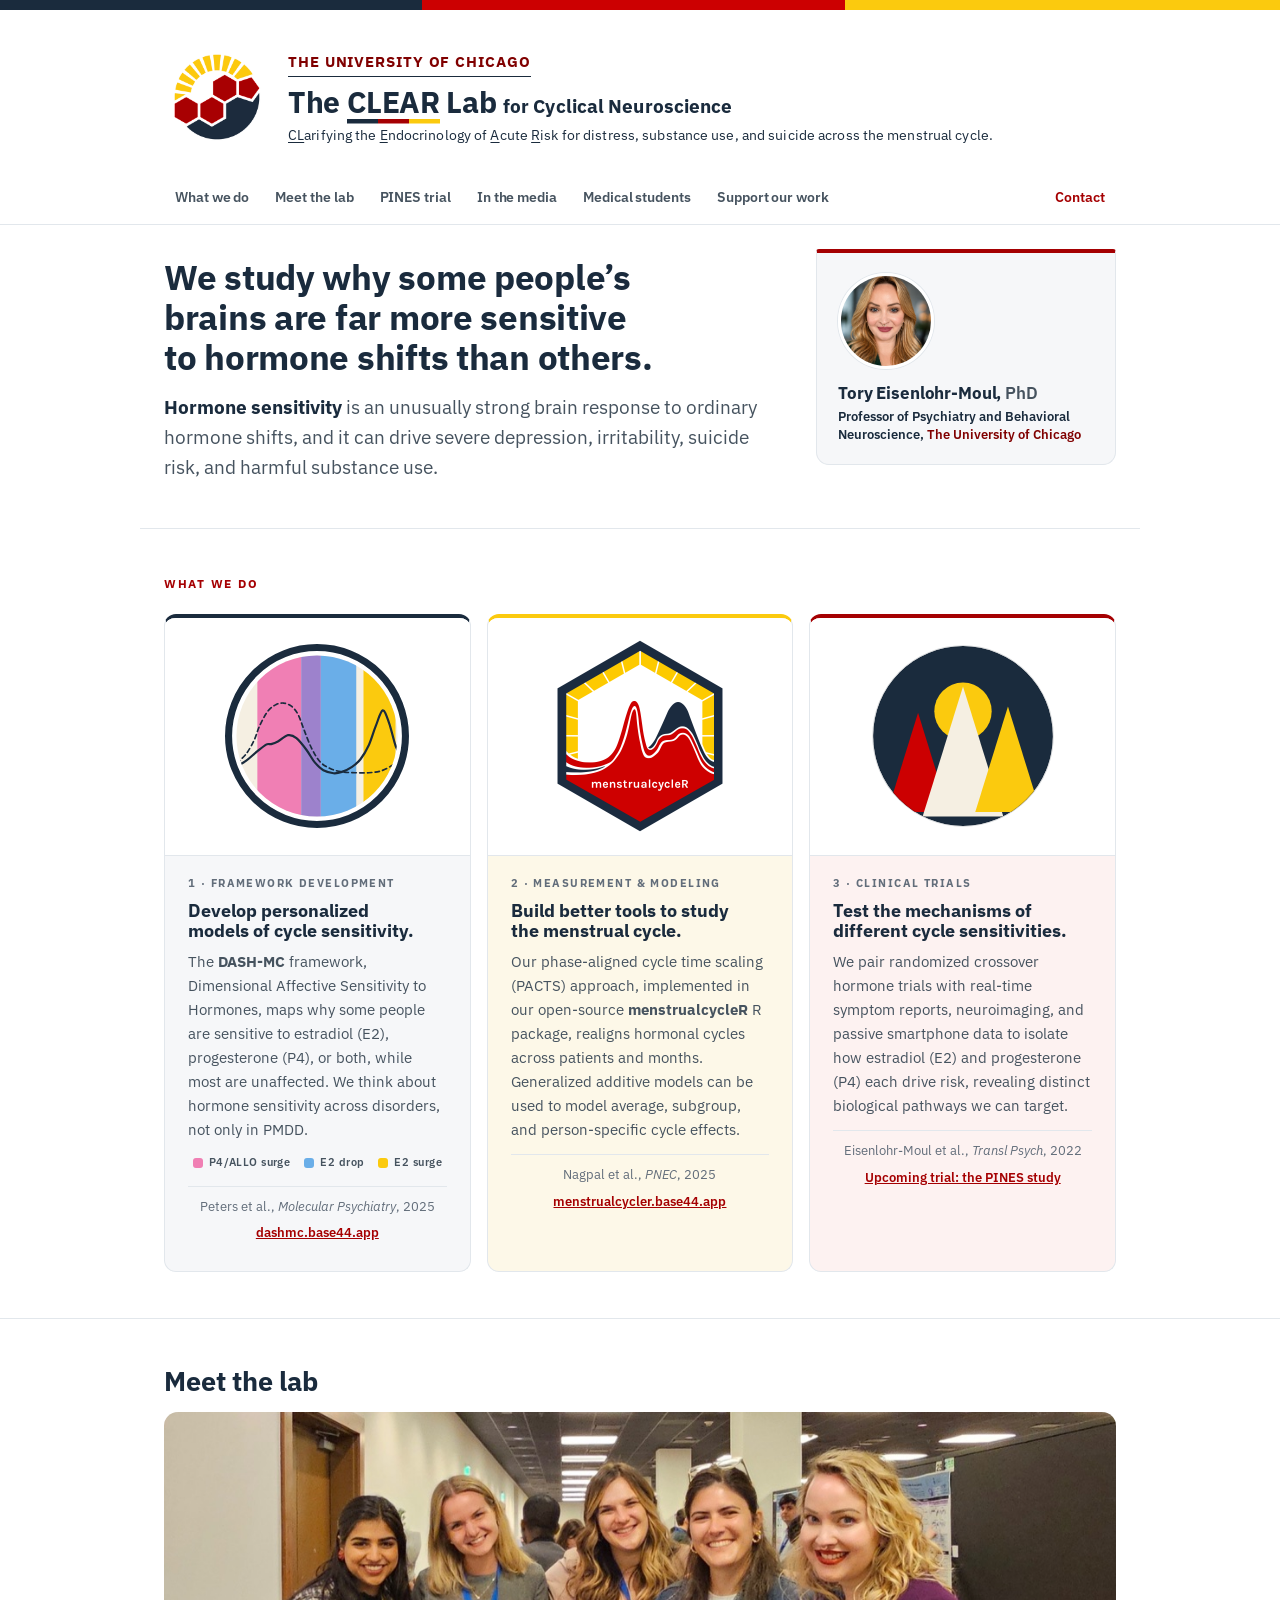
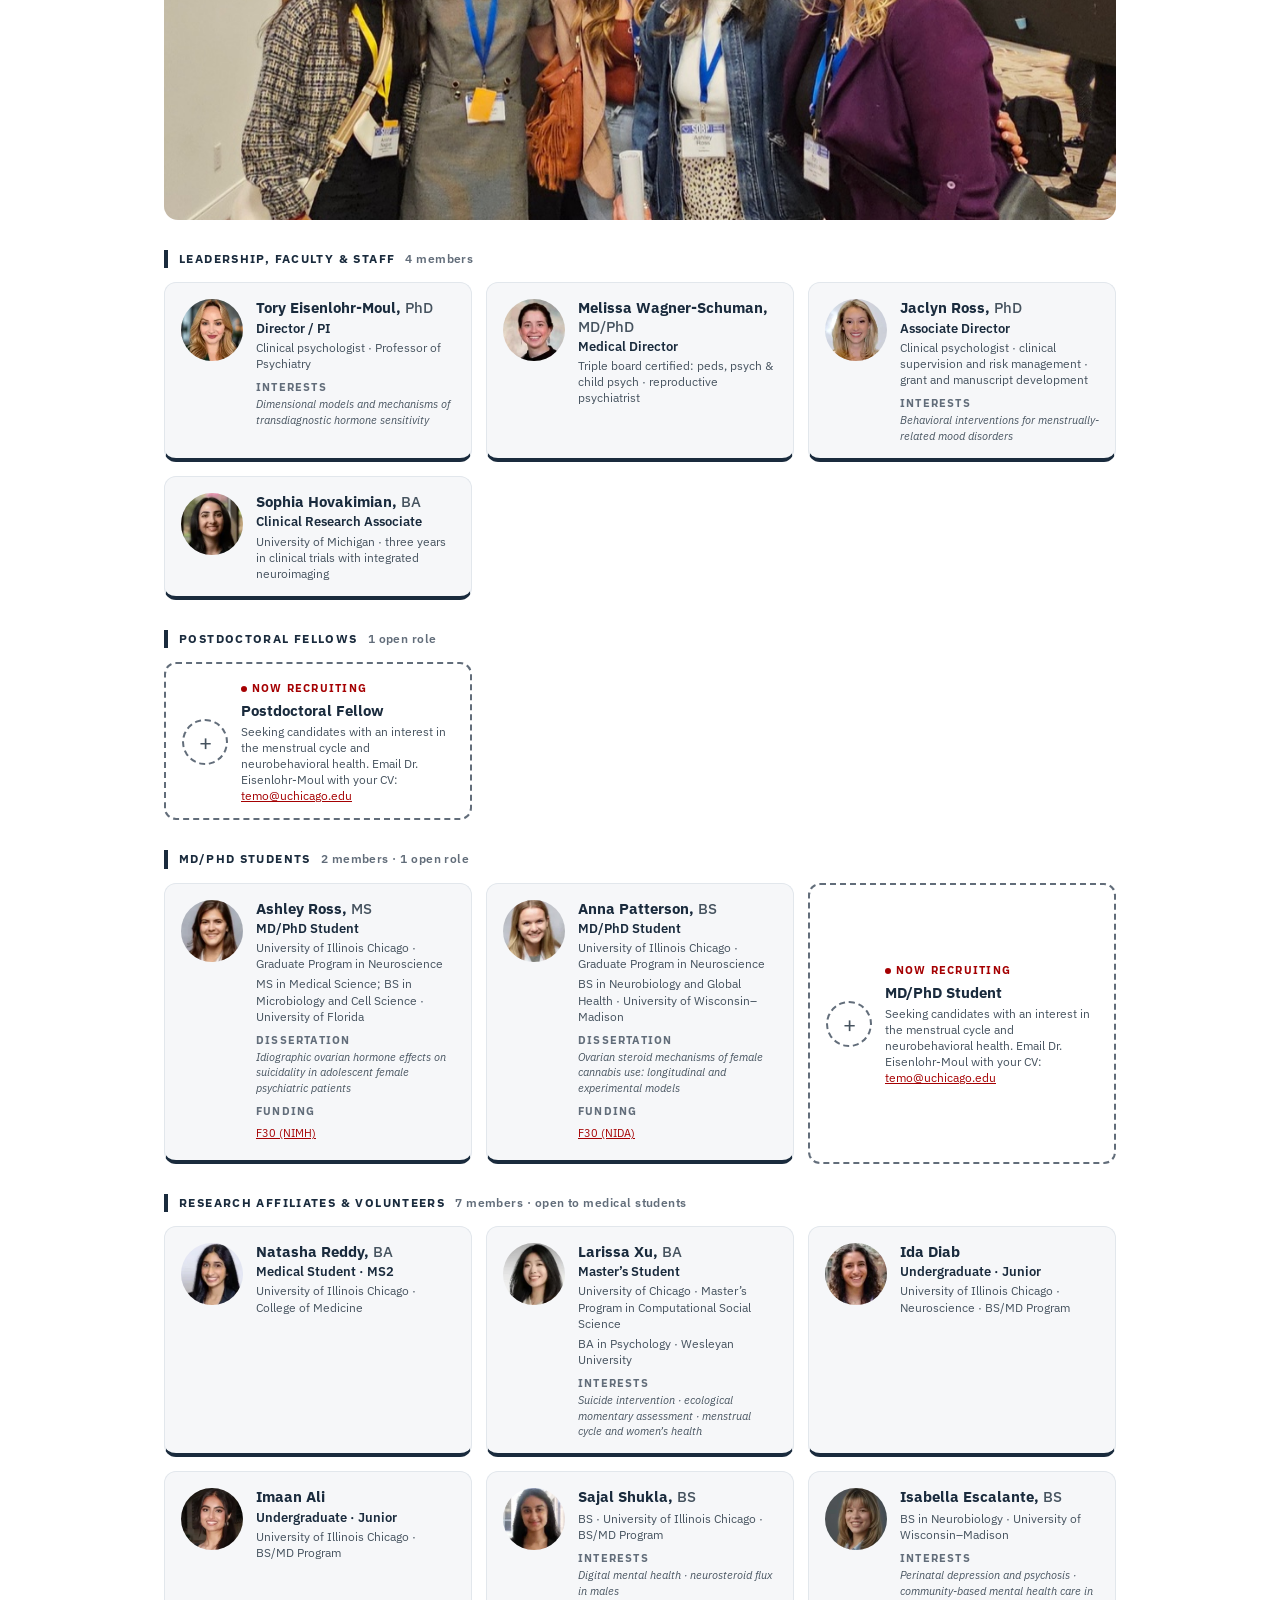
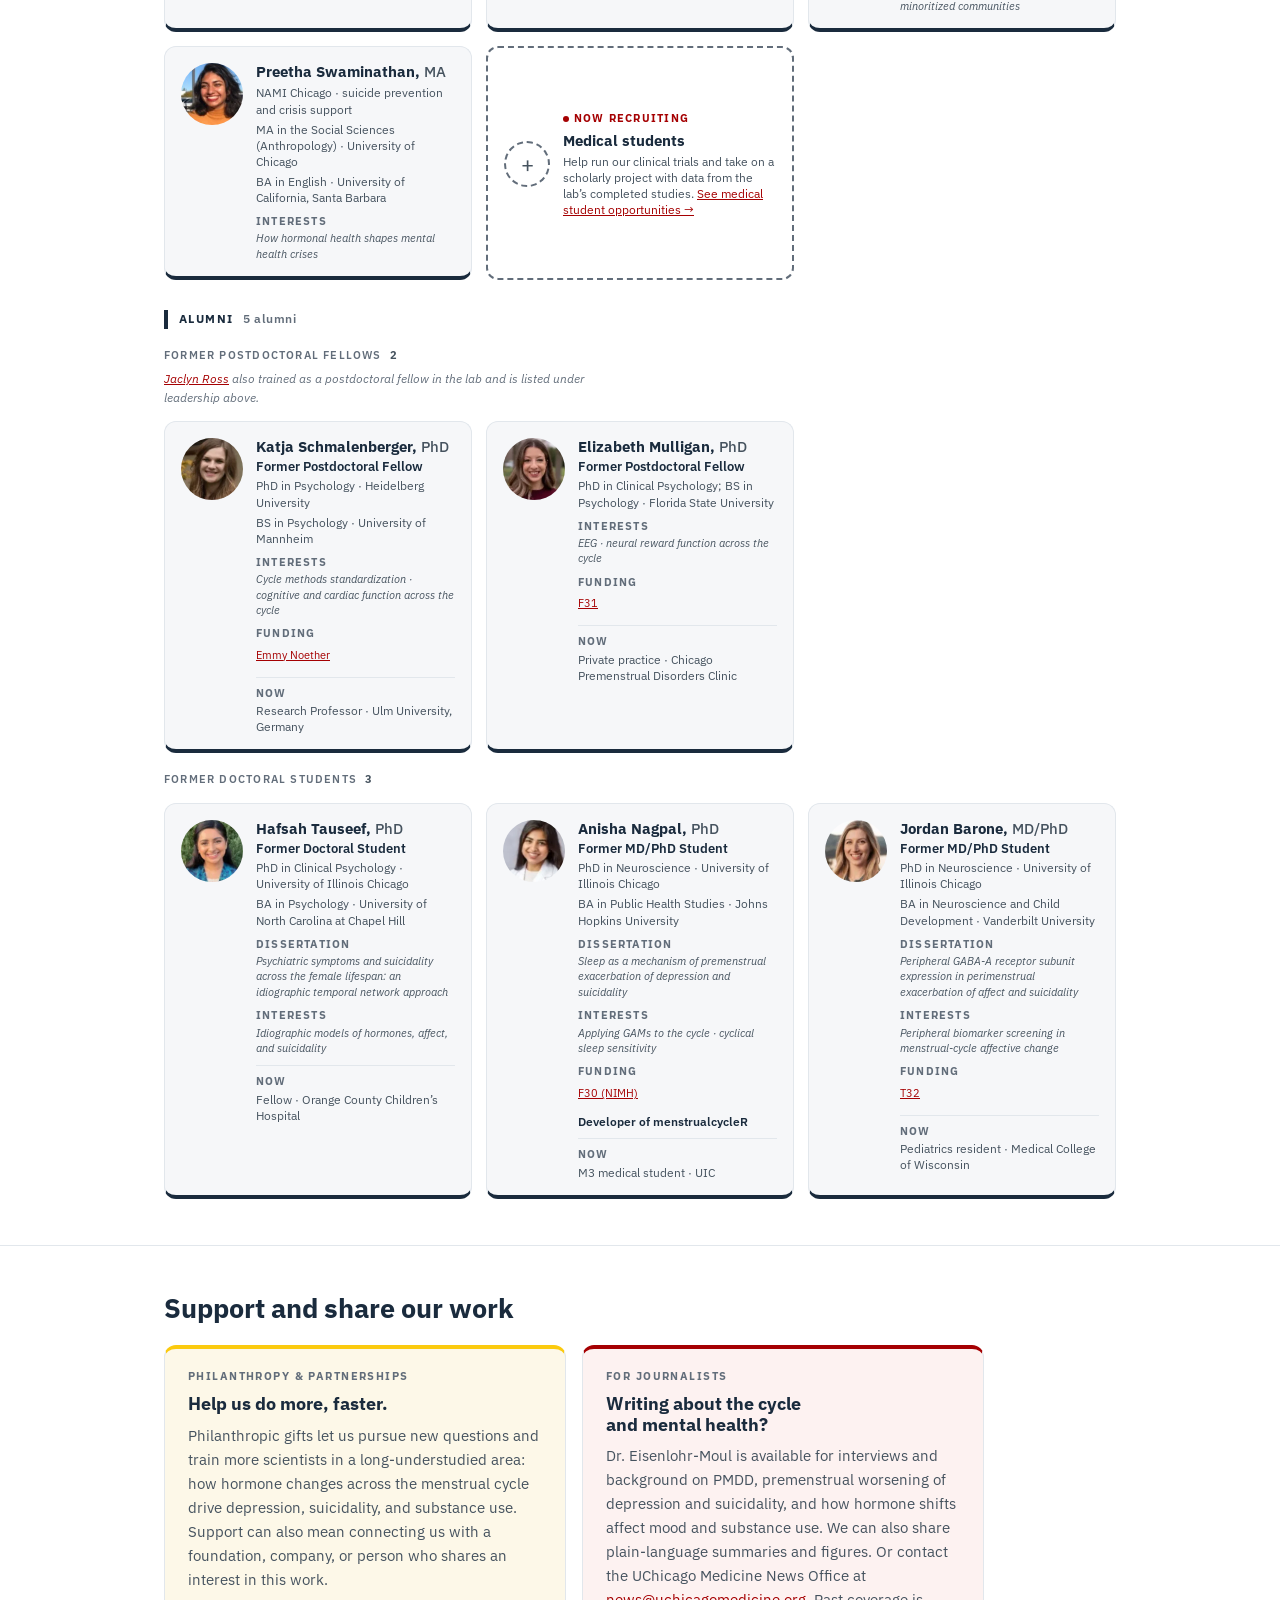
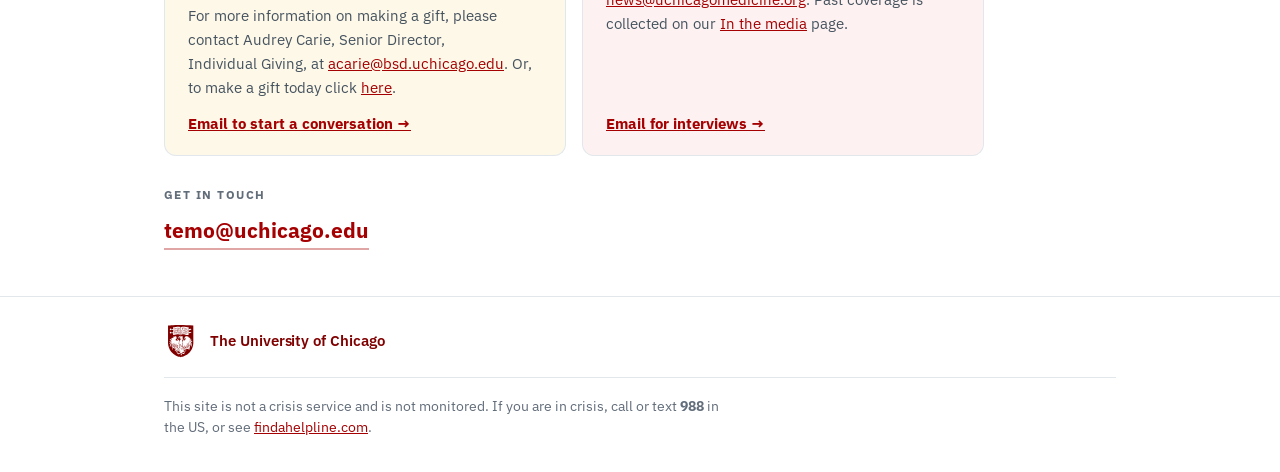
==== commit 37f5a65c: "Masthead: UChicago lockup line, no shield on the right; lab photo crop Home page - "The University o" ====
--- a/index.html
+++ b/index.html
@@ -204,7 +204,11 @@
 .top > .affil{flex:none}
 .brand .word{flex:1; min-width:0}
 .brand .labname{color:var(--navy)}
-.brand .labname .redname{color:var(--red); font-weight:900}
+.brand .labname .redname{color:var(--navy); font-weight:900}
+/* the lab's three colours under "CLEAR", echoing the stripe at the top of the page */
+.brand .labname .clearbar{padding-bottom:.08em; background-repeat:no-repeat;
+  background-image:linear-gradient(90deg,var(--navy) 0 33.3%,var(--red) 33.3% 66.6%,var(--gold) 66.6% 100%);
+  background-size:100% .15em; background-position:0 100%}
 .brand .expansion u{text-decoration:underline; text-decoration-thickness:1px;
   text-underline-offset:2px; text-decoration-color:var(--navy)}
 .brand .keywords{font-family:'IBM Plex Sans',sans-serif; font-weight:600;
@@ -218,7 +222,7 @@
   font-size:13.5px; color:var(--navy); margin-top:7px; letter-spacing:.008em;
   line-height:1.45}
 .brand .expansion b{color:var(--red); font-weight:700}
-.labphoto{width:100%; aspect-ratio:21/9; object-fit:cover; object-position:50% 2%;
+.labphoto{width:100%; aspect-ratio:21/9; object-fit:cover; object-position:50% 22%;
   border-radius:14px; display:block; margin-top:16px; margin-bottom:6px}
 .card .meta .lnk{display:inline-block; min-height:24px; padding-top:4px}
 .contact a, .diss a{display:inline-block; min-height:24px; padding-top:4px}
@@ -260,20 +264,11 @@
 footer .affil{margin-bottom:18px; padding-bottom:16px;
   border-bottom:1px solid var(--border); border-left:0; padding-left:0}
 footer .affil .shield{height:40px; width:33.1px}
-.brand .ucmark{flex:none; display:flex; flex-direction:column;
-  align-items:center; justify-content:center; gap:7px;
-  margin-left:auto; padding-left:20px;
-  border-left:1px solid var(--border)}
-.brand .ucmark .shield{height:72px; width:59.6px; display:block}
-.brand .uccap{font-family:'IBM Plex Sans',sans-serif; font-weight:600;
-  font-size:11px; letter-spacing:.07em; text-transform:uppercase;
-  color:var(--uchicago); text-align:center; line-height:1.3;
-  max-width:104px}
-.brand .ucmark .shield.dark{display:none}
-@media (prefers-color-scheme:dark){:root:not([data-theme="light"]) .brand .ucmark .shield.light{display:none}
-  :root:not([data-theme="light"]) .brand .ucmark .shield.dark{display:block}}
-:root[data-theme="dark"] .brand .ucmark .shield.light{display:none}
-:root[data-theme="dark"] .brand .ucmark .shield.dark{display:block}
+/* the university lockup line above the lab name: maroon caps over a thin rule */
+.brand .uline{display:inline-block; font-family:'IBM Plex Sans',sans-serif; font-weight:700;
+  font-size:clamp(11px,1.45vw,15px); letter-spacing:.06em; text-transform:uppercase;
+  color:var(--uchicago); line-height:1.2; padding-bottom:5px; margin-bottom:8px;
+  border-bottom:1.5px solid var(--ink)}
 
   @media (max-width:720px){
     .brand{flex-wrap:wrap; gap:14px}
@@ -281,11 +276,6 @@
     .brand .mark{width:58px; height:58px}
     .brand .word{flex:1 1 200px; min-width:0}
     .brand .expansion{font-size:12.5px; line-height:1.42; margin-top:6px}
-    .brand .ucmark{flex-basis:100%; flex-direction:row; align-items:center;
-      justify-content:flex-start; gap:11px; margin-left:0; padding-left:0;
-      border-left:0; padding-top:13px; border-top:1px solid var(--border)}
-    .brand .ucmark .shield{height:42px; width:34.8px}
-    .brand .uccap{max-width:none; text-align:left; letter-spacing:.075em}
     .brand .labname .forcyc{display:block; margin-top:2px}
   }
 
@@ -304,10 +294,10 @@
   <div class="brand">
     <span class="markwrap"><img class="mark" src="assets/web/clear-mark.png?v6" alt=""></span>
     <div class="word">
-      <div class="labname"><span class="redname">The CLEAR Lab</span> <span class="forcyc">for Cyclical Neuroscience</span></div>
+      <div class="uline">The University of Chicago</div>
+      <div class="labname"><span class="redname">The <span class="clearbar">CLEAR</span> Lab</span> <span class="forcyc">for Cyclical Neuroscience</span></div>
       <div class="expansion"><u>CL</u>arifying the <u>E</u>ndocrinology of <u>A</u>cute <u>R</u>isk for distress, substance use, and suicide across the menstrual cycle.</div>
     </div>
-    <span class="ucmark"><img class="shield light" src="assets/web/uchicago-shield.svg" alt=""><img class="shield dark" src="assets/web/uchicago-shield-white.svg" alt=""><span class="uccap">University of Chicago</span></span>
   </div>
   
   
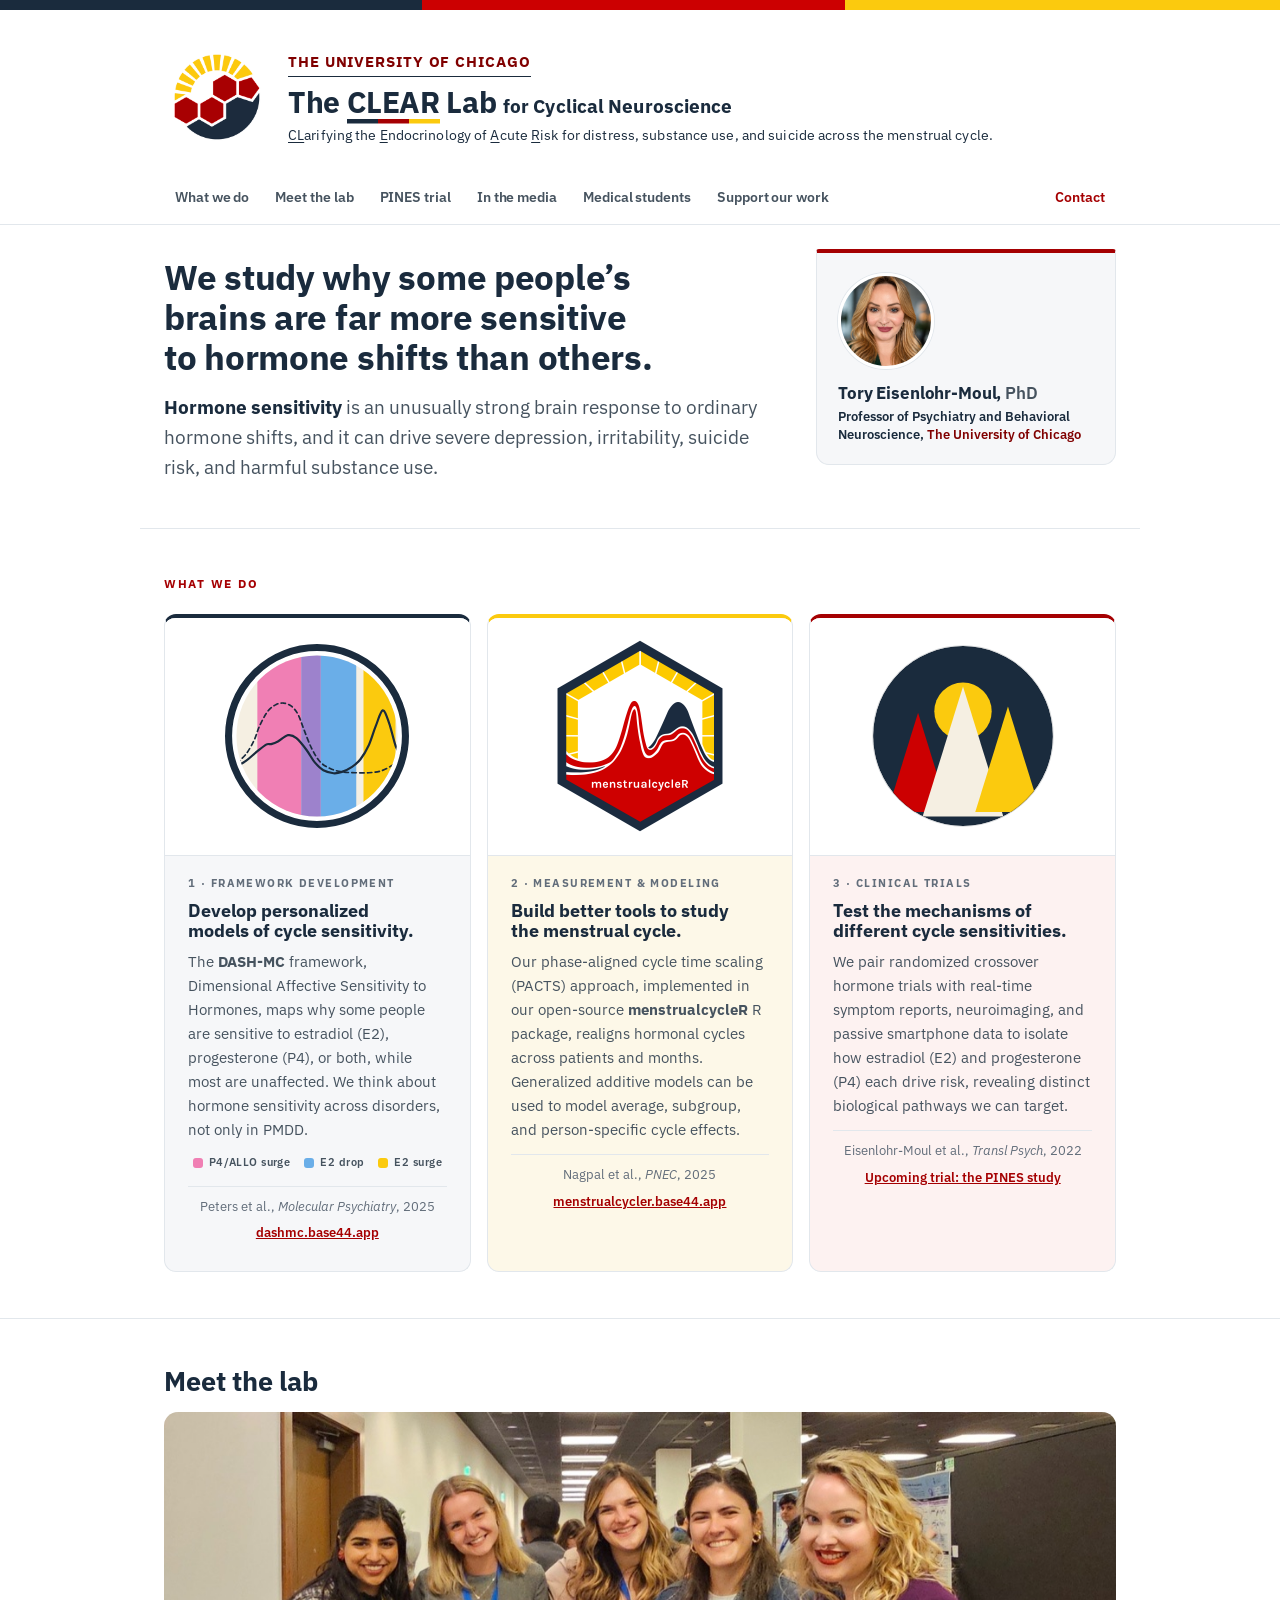
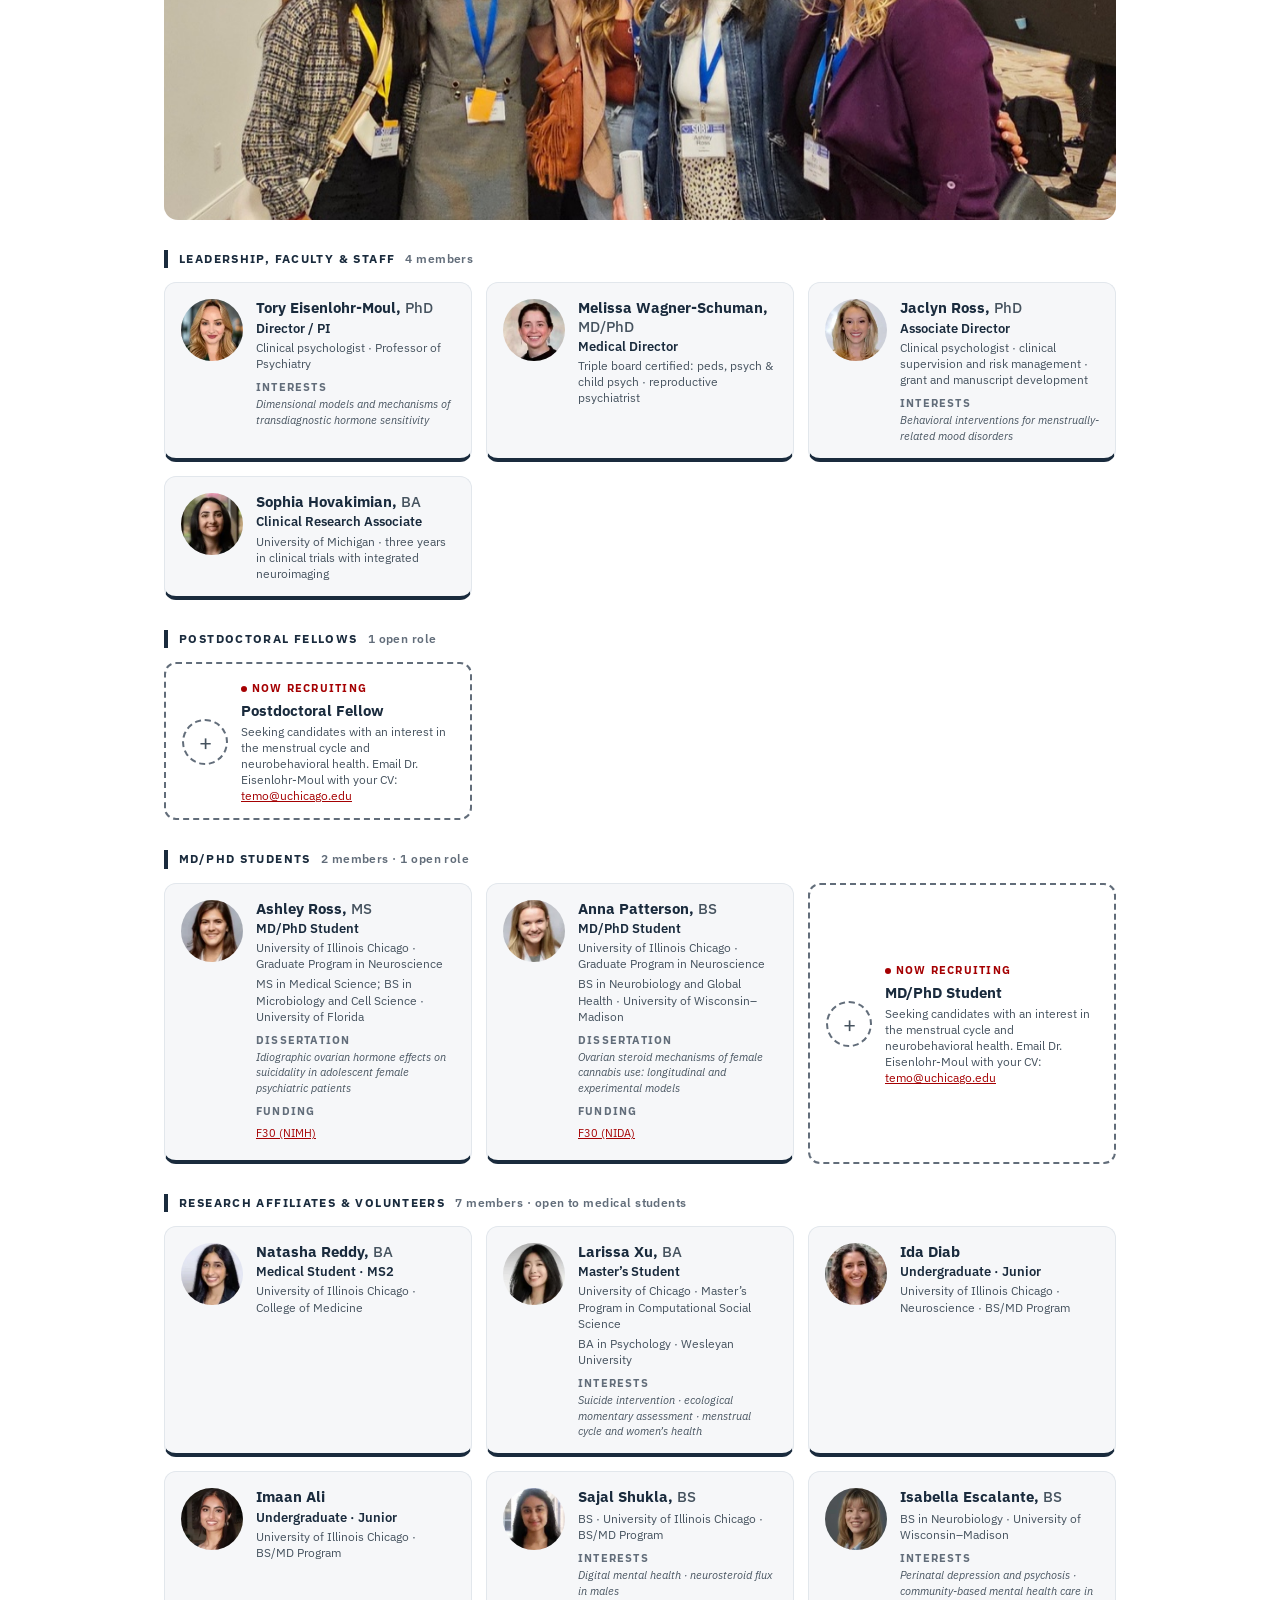
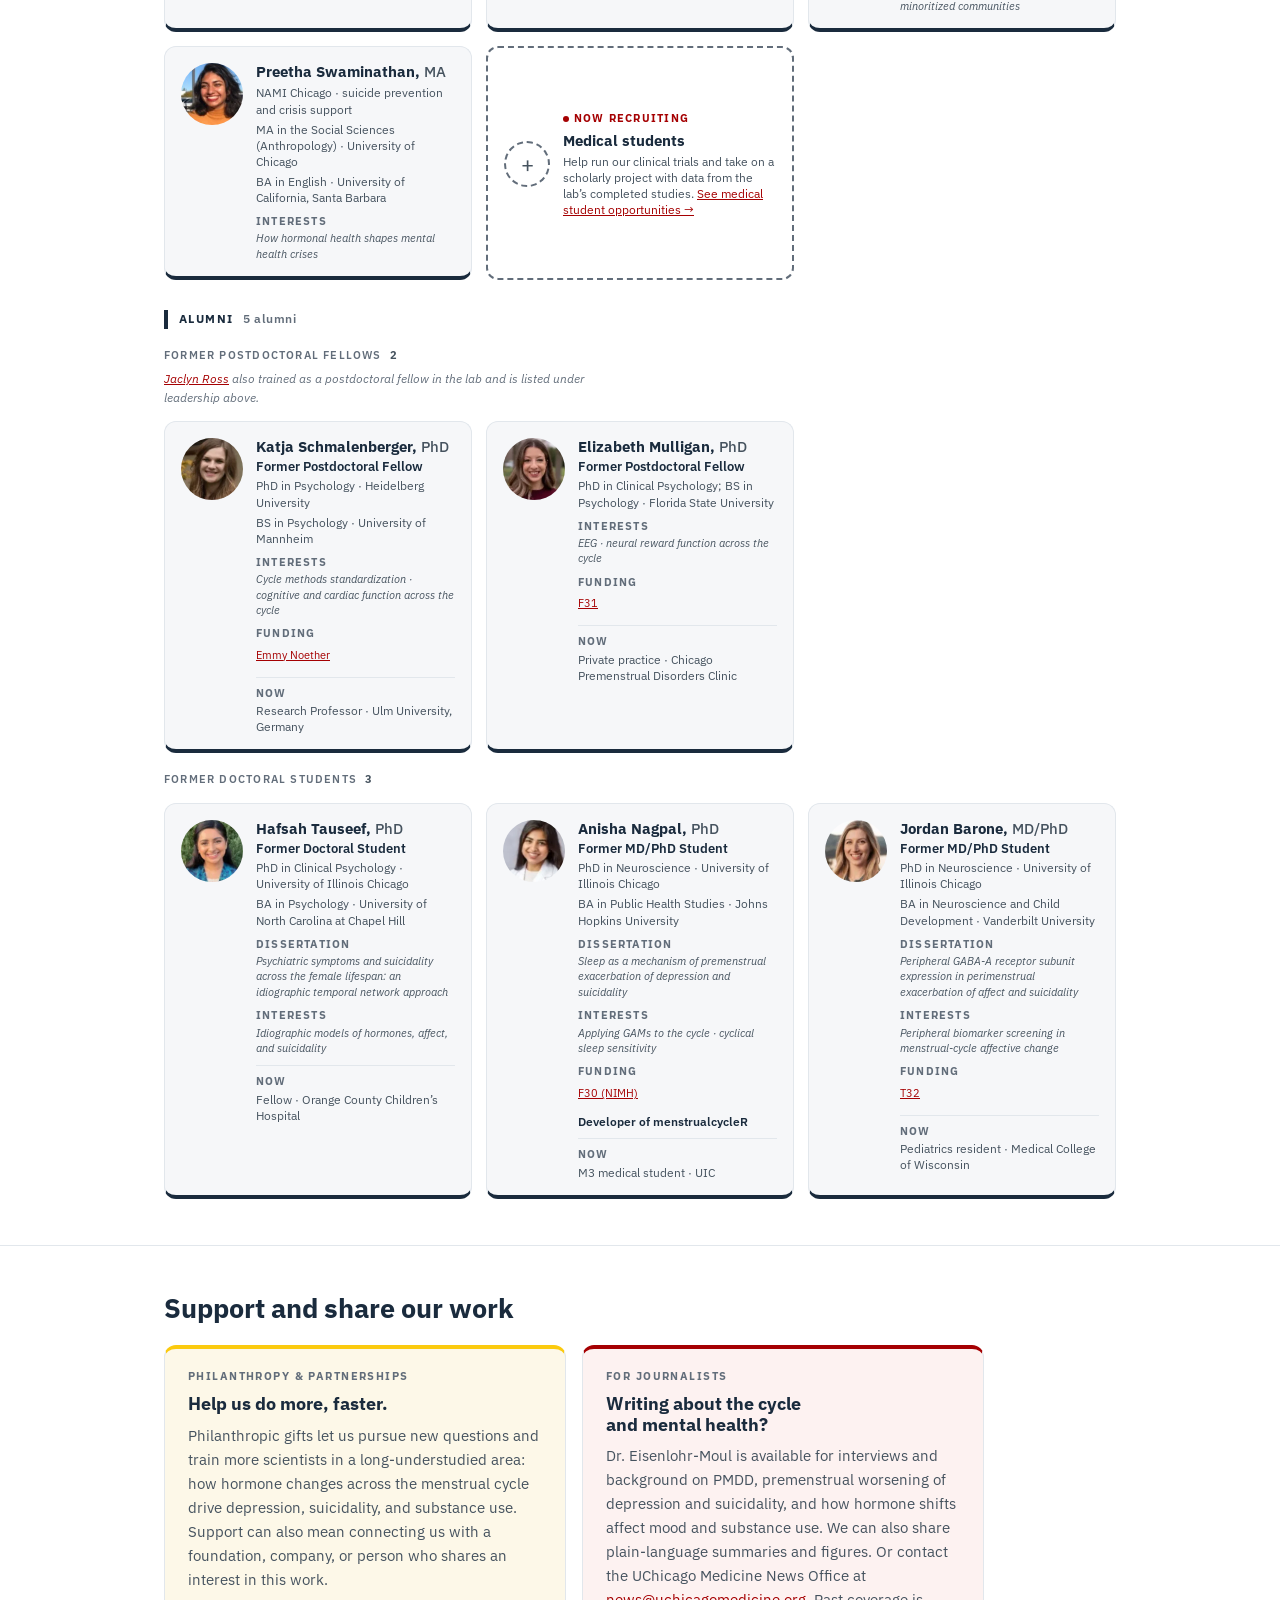
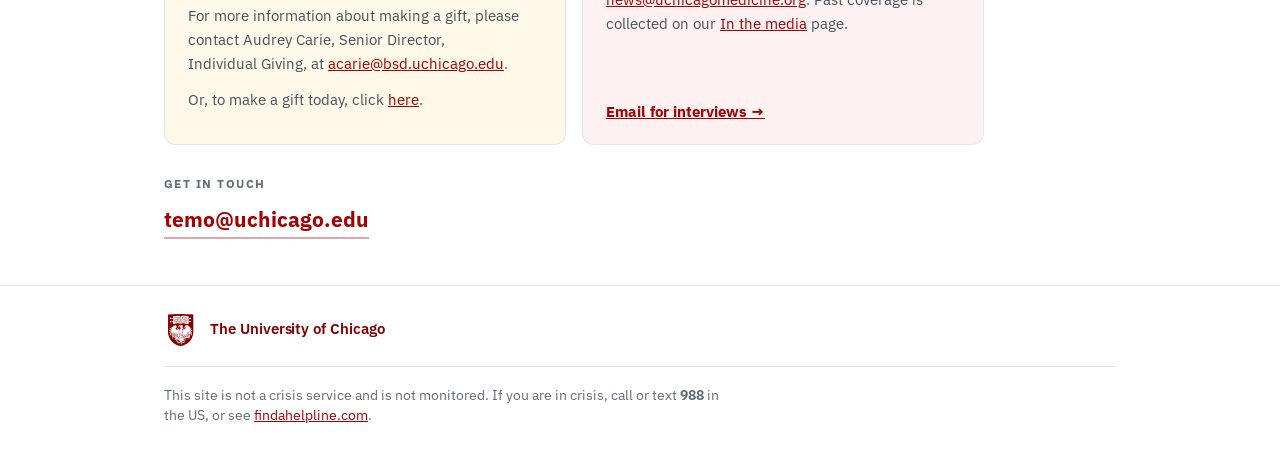
==== commit 6074fe39: "Giving box: "about making a gift"; gift-today line on its own; no email link - "For more information" ====
--- a/index.html
+++ b/index.html
@@ -592,8 +592,8 @@
         <div class="n">Philanthropy &amp; partnerships</div>
         <h3>Help us do more, faster.</h3>
         <p>Philanthropic gifts let us pursue new questions and train more scientists in a long-understudied area: how hormone changes across the menstrual cycle drive depression, suicidality, and substance use. Support can also mean connecting us with a foundation, company, or person who shares an interest in this work.</p>
-        <p>For more information on making a gift, please contact Audrey&nbsp;Carie, Senior&nbsp;Director, Individual&nbsp;Giving, at&nbsp;<a href="mailto:acarie@bsd.uchicago.edu">acarie@bsd.uchicago.edu</a>. Or, to make a gift today click&nbsp;<a href="https://givetoday.uchicago.edu/campaigns/77256/donations/new?designation=Adult+Psychiatry+Designated+Faculty+Research+Fund&amp;in_honor_of=Dr.+Tory+Eisenlohr-Moul&amp;special_instructions=Designated+PI%3A+Dr.+Tory+Eisenlohr-Moul+P000168630">here</a>.</p>
-        <a href="mailto:temo@uchicago.edu?subject=Supporting%20the%20CLEAR%20Lab">Email to start a conversation &rarr;</a>
+        <p>For more information about making a gift, please contact Audrey&nbsp;Carie, Senior&nbsp;Director, Individual&nbsp;Giving, at&nbsp;<a href="mailto:acarie@bsd.uchicago.edu">acarie@bsd.uchicago.edu</a>.</p>
+        <p>Or, to make a gift today, click&nbsp;<a href="https://givetoday.uchicago.edu/campaigns/77256/donations/new?designation=Adult+Psychiatry+Designated+Faculty+Research+Fund&amp;in_honor_of=Dr.+Tory+Eisenlohr-Moul&amp;special_instructions=Designated+PI%3A+Dr.+Tory+Eisenlohr-Moul+P000168630">here</a>.</p>
       </div></div>
       <div class="card c"><div class="inner">
         <div class="n">For journalists</div>
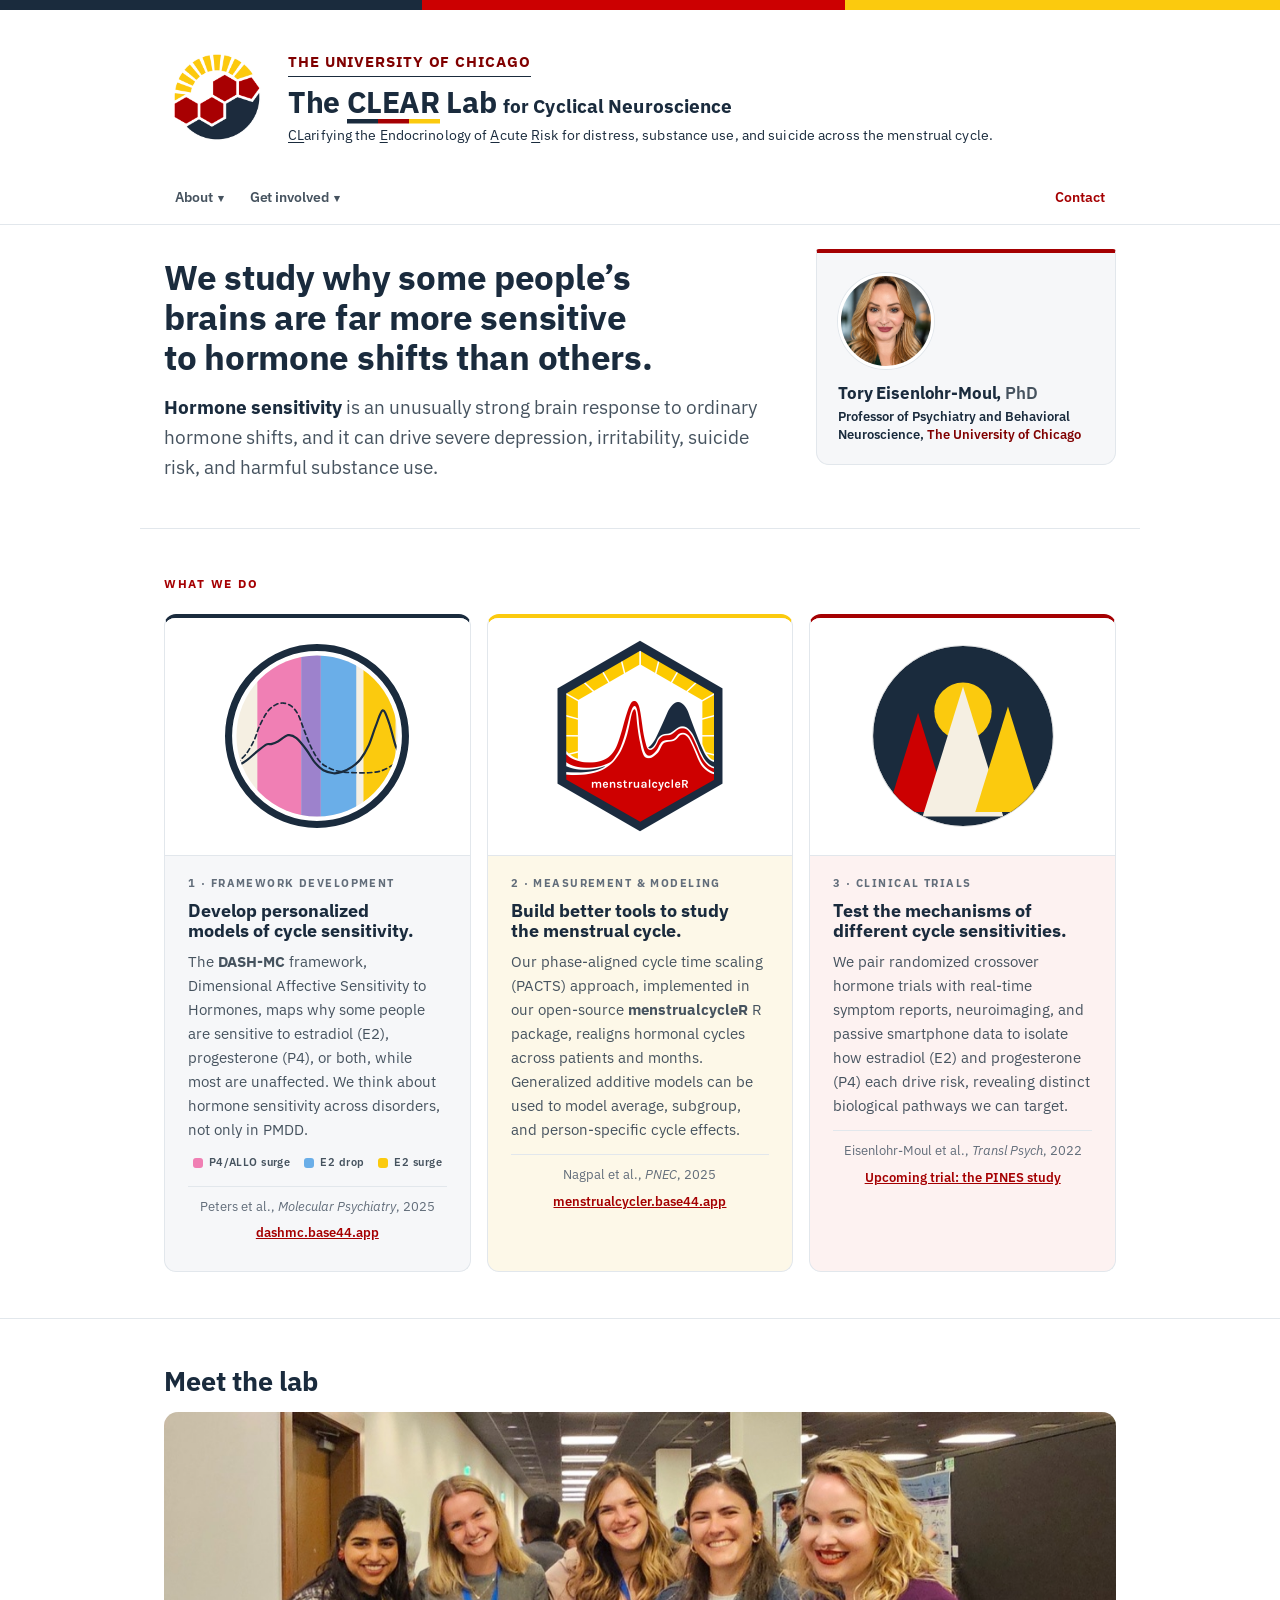
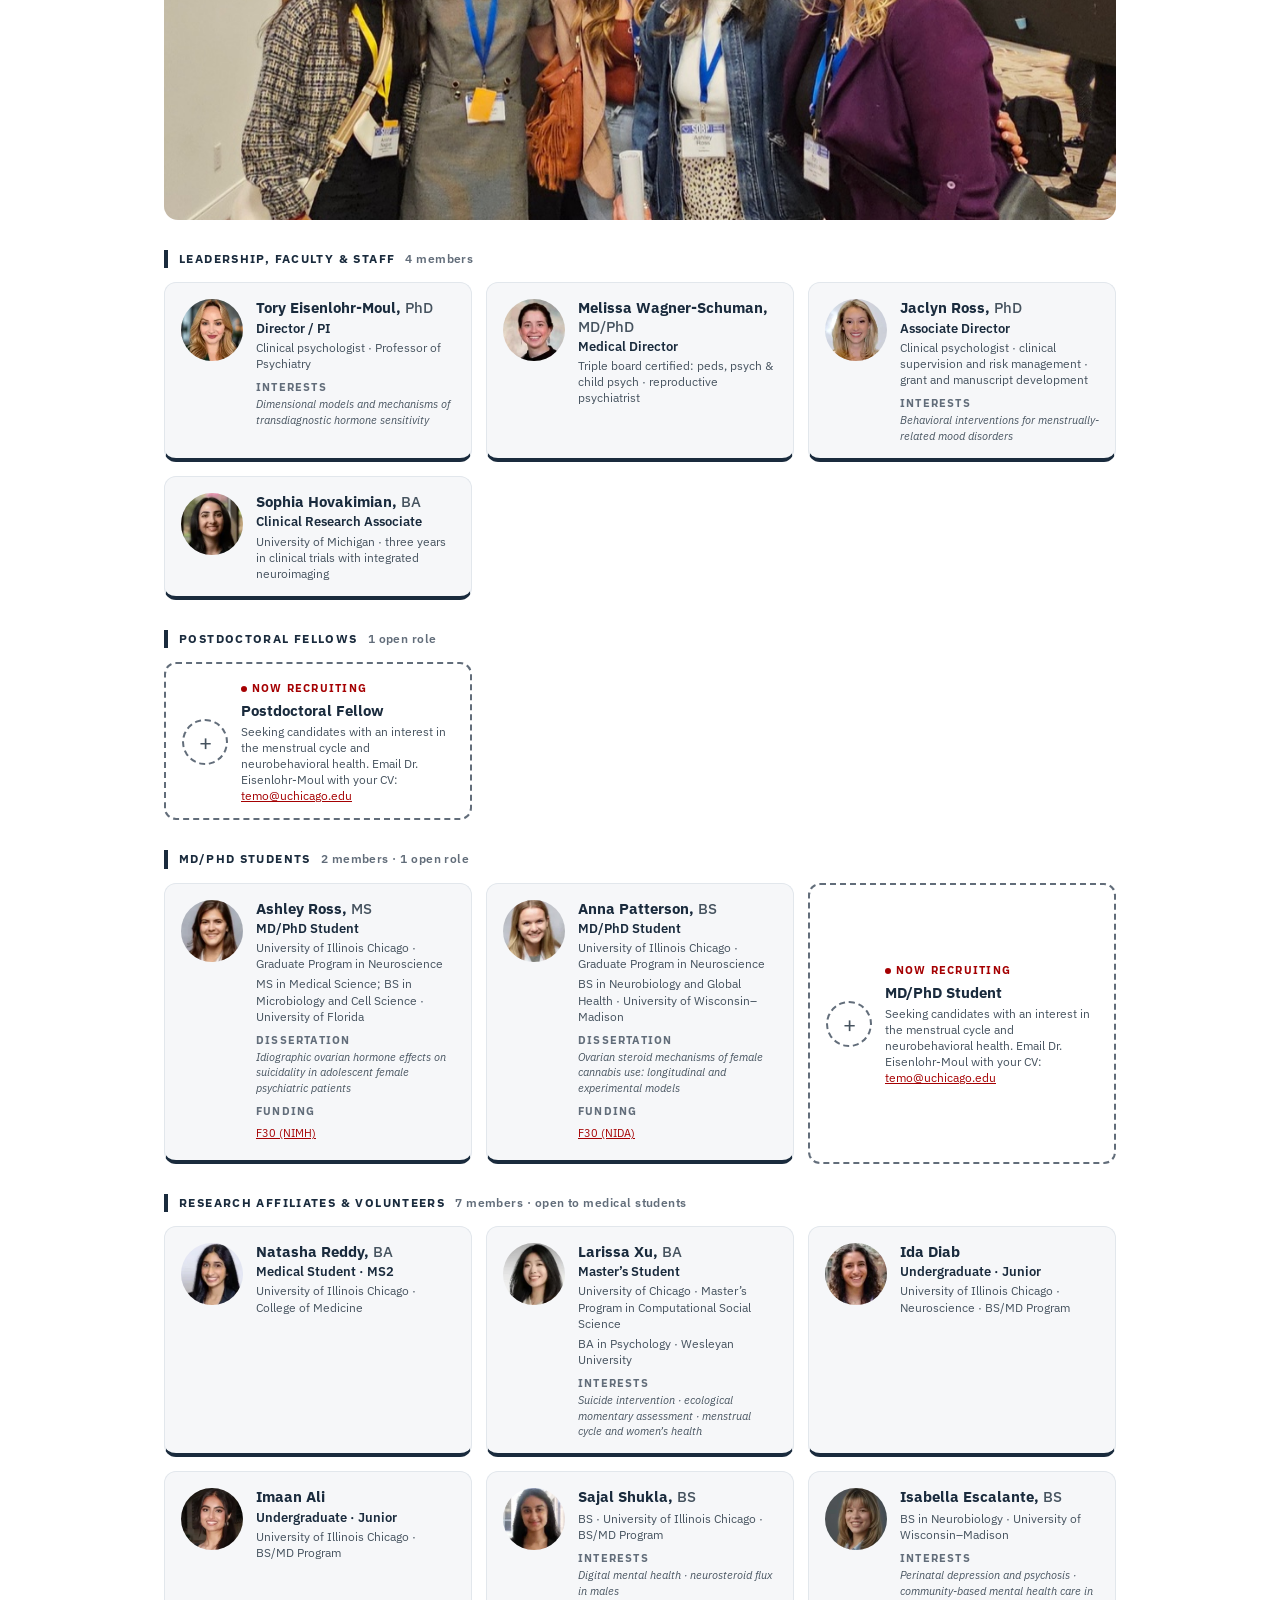
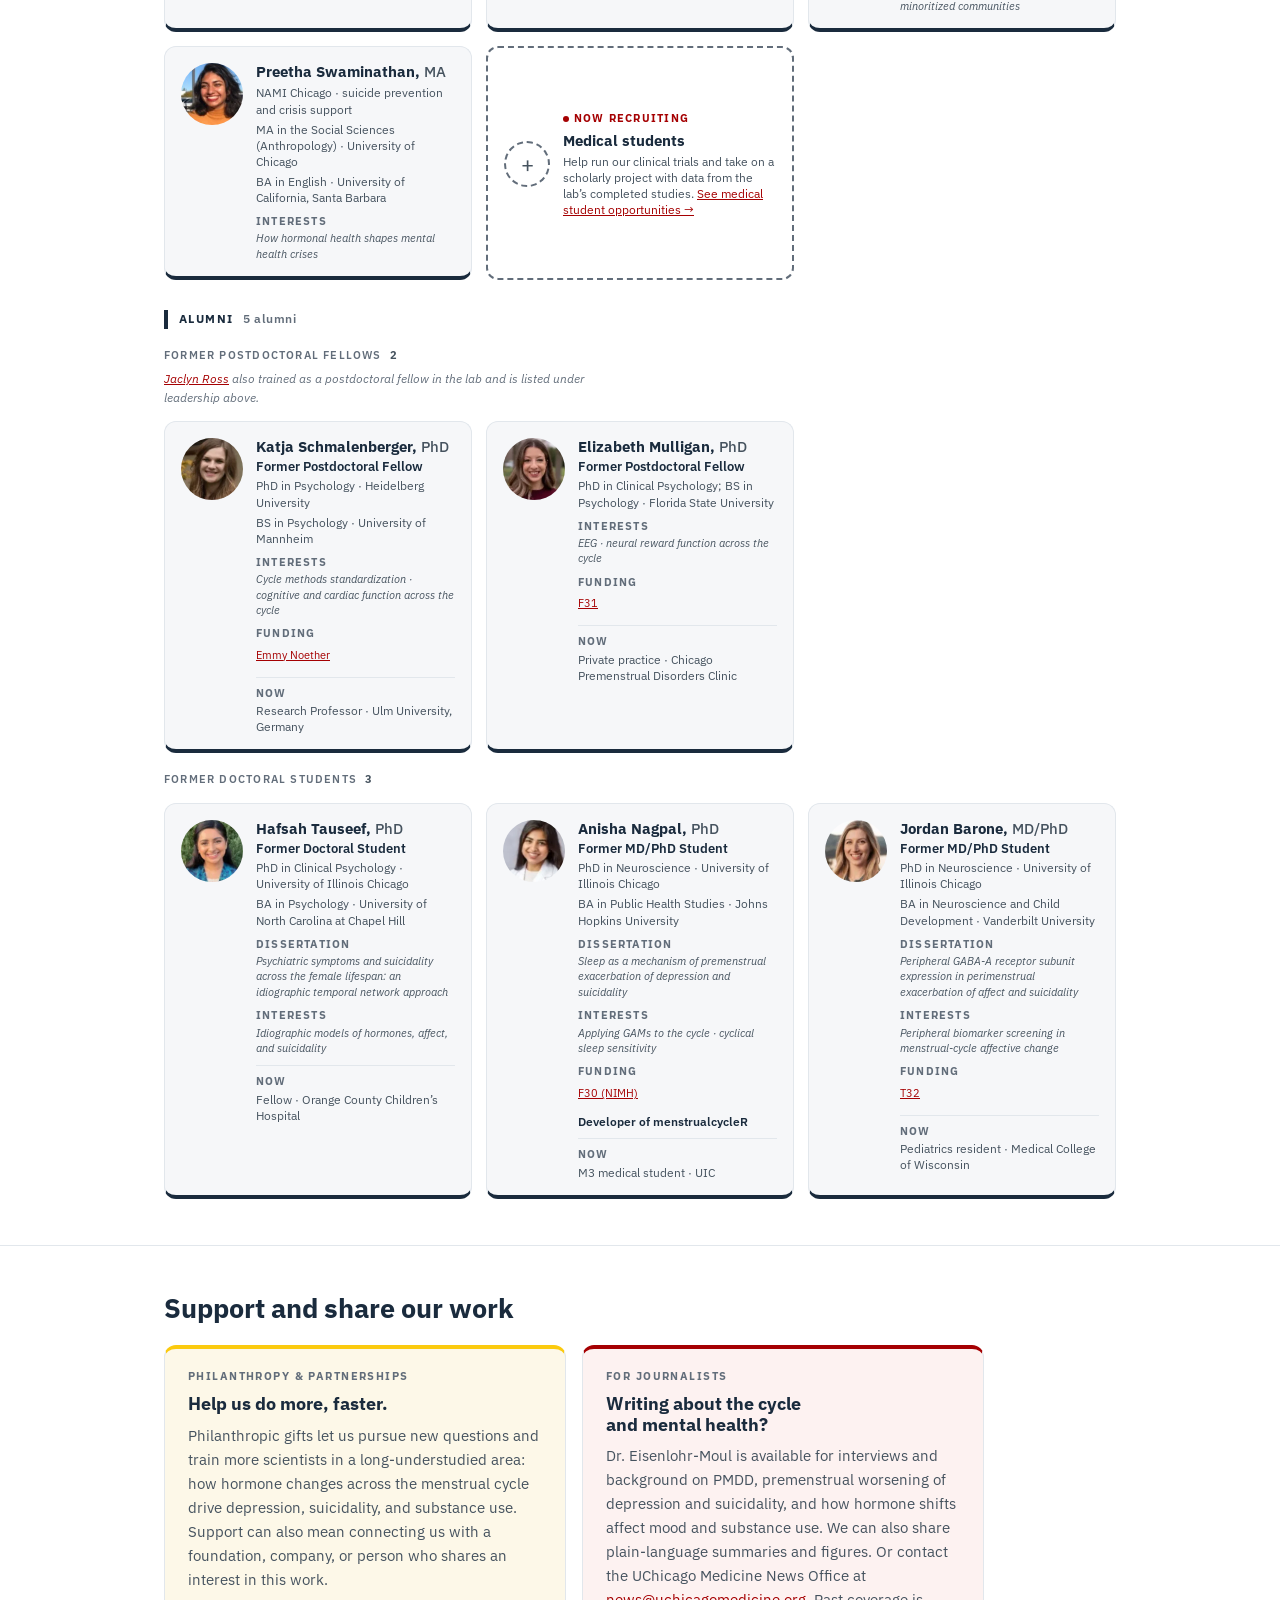
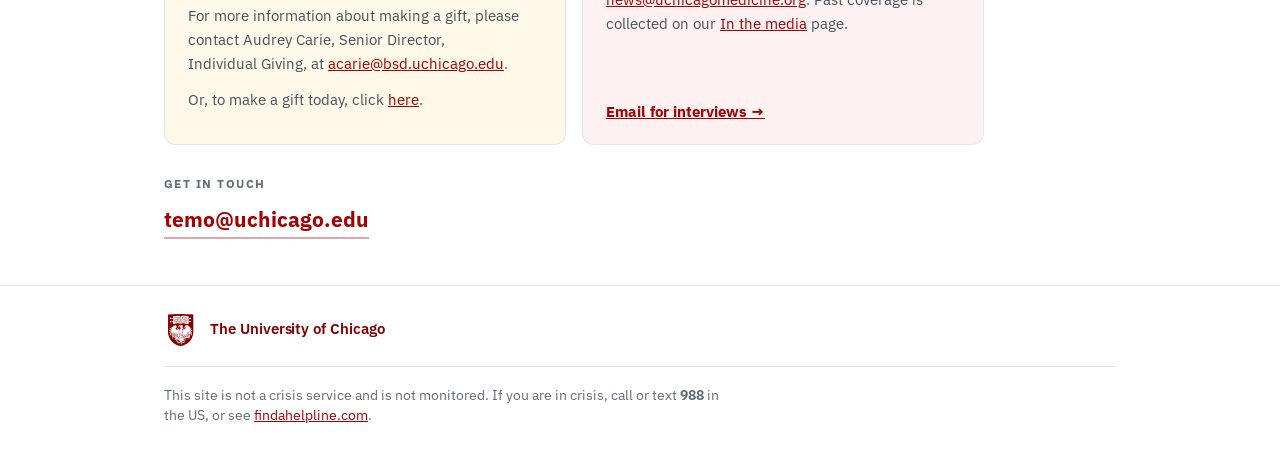
==== commit 297822ec: "Group homepage nav links into About and Get involved dropdowns Co-Authored-By: Claude Opus 5.5 <nore" ====
--- a/index.html
+++ b/index.html
@@ -187,8 +187,18 @@
   border-bottom:1px solid var(--border); margin-top:22px;
   -webkit-backdrop-filter:saturate(140%) blur(8px); backdrop-filter:saturate(140%) blur(8px)}
 .nav .wrap{display:flex; align-items:center; gap:4px; flex-wrap:nowrap;
-  overflow-x:auto; scrollbar-width:none; padding-top:9px; padding-bottom:9px}
-.nav .wrap::-webkit-scrollbar{display:none}
+  padding-top:9px; padding-bottom:9px}
+.nav .dd{position:relative}
+.nav summary{list-style:none; cursor:pointer; font-family:'IBM Plex Sans',sans-serif; font-weight:600;
+  font-size:13.5px; letter-spacing:-.005em; color:var(--ink-2); padding:6px 11px; border-radius:7px;
+  white-space:nowrap; user-select:none}
+.nav summary::-webkit-details-marker{display:none}
+.nav summary::after{content:"\25BE"; margin-left:5px; font-size:11px}
+.nav summary:hover,.nav details[open] summary{background:var(--surface); color:var(--ink)}
+.nav summary:focus-visible{outline:2px solid var(--red); outline-offset:2px}
+.nav .menu{position:absolute; top:calc(100% + 4px); left:0; min-width:180px; display:flex; flex-direction:column;
+  background:var(--bg); border:1px solid var(--border); border-radius:9px; padding:5px;
+  box-shadow:0 8px 24px rgba(0,0,0,.10)}
 .nav a{font-family:'IBM Plex Sans',sans-serif; font-weight:600; font-size:13.5px;
   letter-spacing:-.005em; color:var(--ink-2); text-decoration:none;
   padding-top:6px; padding-bottom:6px; padding-left:11px; padding-right:11px;
@@ -197,7 +207,7 @@
 .nav a:focus-visible{outline:2px solid var(--red); outline-offset:2px}
 .nav a.cta{margin-left:auto; color:var(--red)}
 .nav a.cta:hover{background:var(--red); color:#fff}
-@media (max-width:560px){.nav a{font-size:12.5px; padding-left:9px; padding-right:9px}}
+@media (max-width:560px){.nav a,.nav summary{font-size:12.5px; padding-left:9px; padding-right:9px}}
 section[id]{scroll-margin-top:54px}
 @media (prefers-reduced-motion:no-preference){html{scroll-behavior:smooth}}
 .top > .brand{flex:1; min-width:0}
@@ -280,7 +290,7 @@
   }
 
   @media (max-width:374px){
-    .nav .wrap{flex-wrap:wrap; overflow-x:visible; gap:2px 4px}
+    .nav .wrap{flex-wrap:wrap; gap:2px 4px}
     .nav a.cta{margin-left:0}
   }
 </style>
@@ -304,14 +314,30 @@
 </div>
 
 <nav class="nav" aria-label="Sections"><div class="wrap">
-  <a href="#work">What we do</a>
-  <a href="#people">Meet the lab</a>
-  <a href="pines/">PINES trial</a>
-  <a href="media/">In the media</a>
-  <a href="medical-students/">Medical students</a>
-  <a href="#support">Support our work</a>
+  <details class="dd">
+    <summary>About</summary>
+    <div class="menu">
+      <a href="#work">What we do</a>
+      <a href="#people">Meet the lab</a>
+      <a href="media/">In the media</a>
+    </div>
+  </details>
+  <details class="dd">
+    <summary>Get involved</summary>
+    <div class="menu">
+      <a href="pines/">PINES trial</a>
+      <a href="medical-students/">Medical students</a>
+      <a href="#support">Support our work</a>
+    </div>
+  </details>
   <a class="cta" href="mailto:temo@uchicago.edu">Contact</a>
 </div></nav>
+<script>
+document.addEventListener('click',function(e){document.querySelectorAll('.nav details[open]').forEach(function(d){if(!d.contains(e.target))d.removeAttribute('open')})});
+document.addEventListener('keydown',function(e){if(e.key==='Escape')document.querySelectorAll('.nav details[open]').forEach(function(d){d.removeAttribute('open');d.querySelector('summary').focus()})});
+document.querySelectorAll('.nav .menu a').forEach(function(a){a.addEventListener('click',function(){a.closest('details').removeAttribute('open')})});
+document.querySelectorAll('.nav details').forEach(function(d){d.addEventListener('toggle',function(){if(d.open)document.querySelectorAll('.nav details[open]').forEach(function(o){if(o!==d)o.removeAttribute('open')})})});
+</script>
 
 <div class="wrap hero">
   <div>
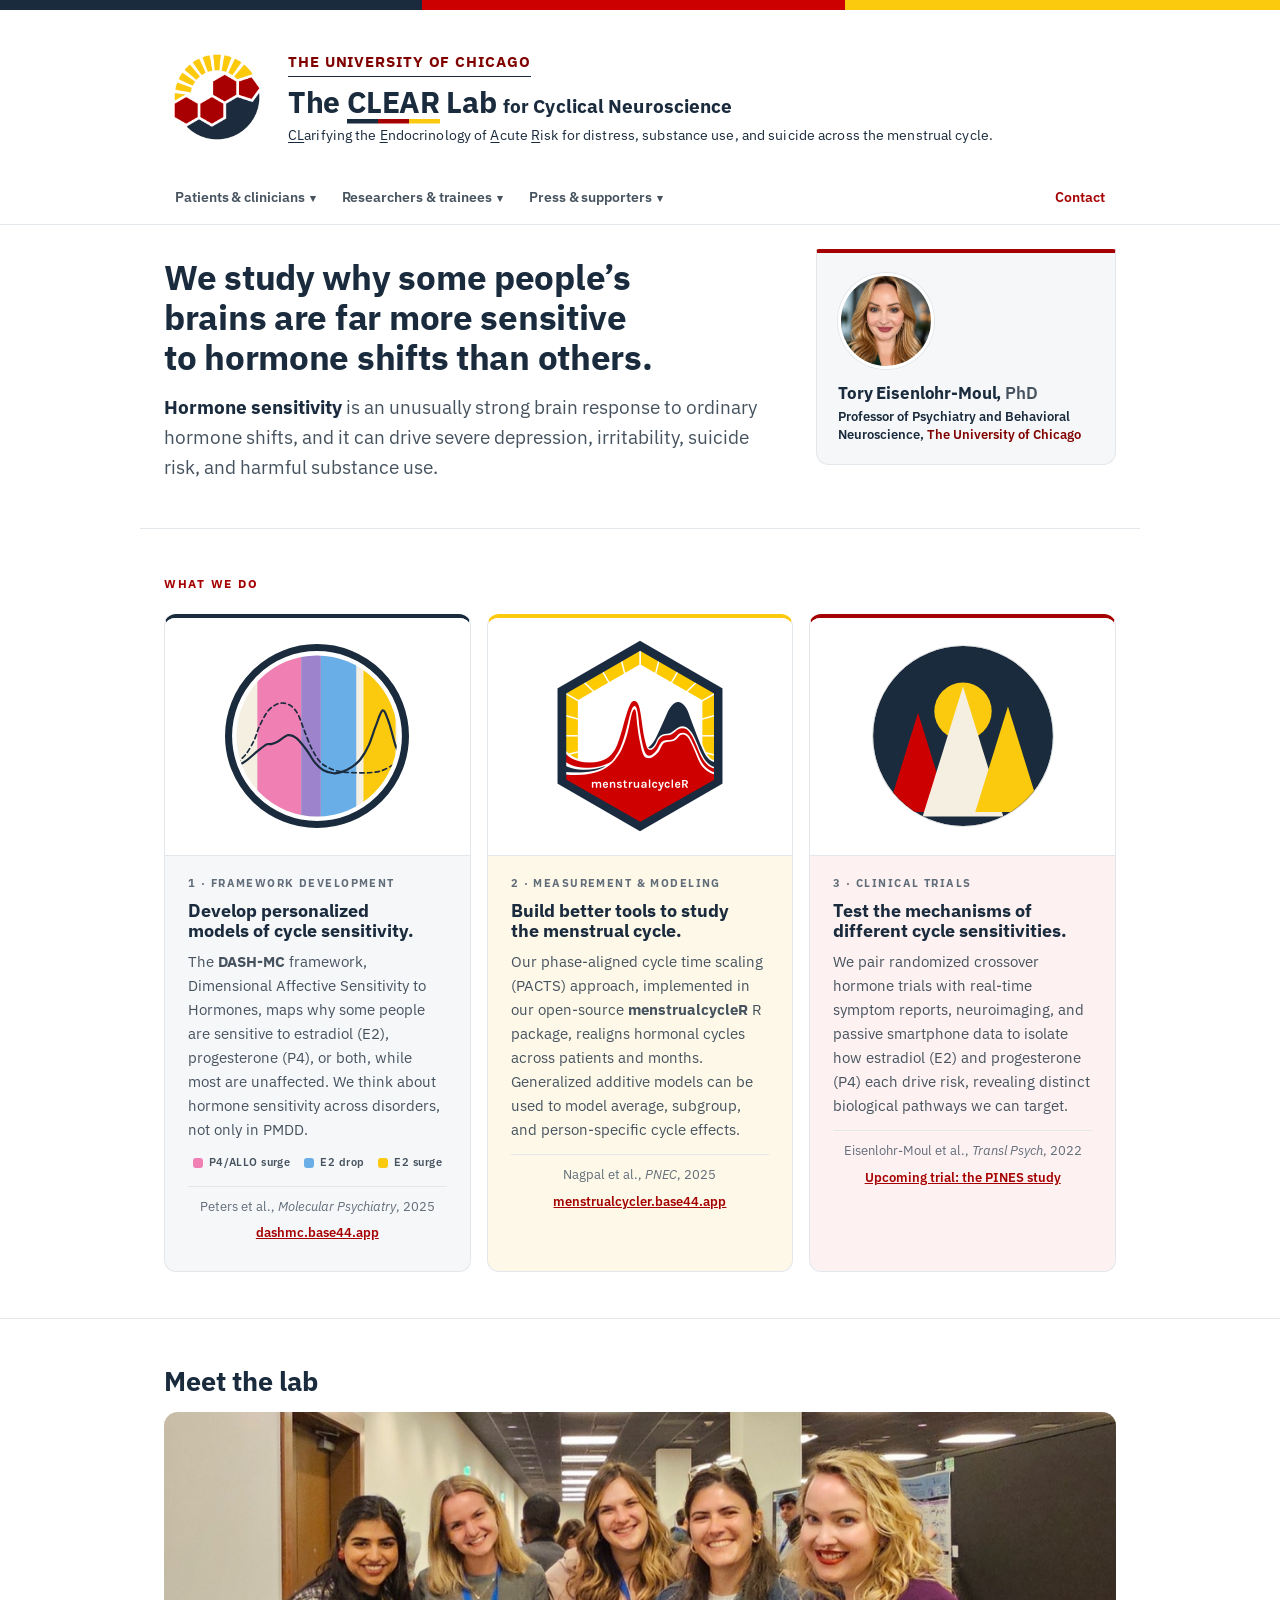
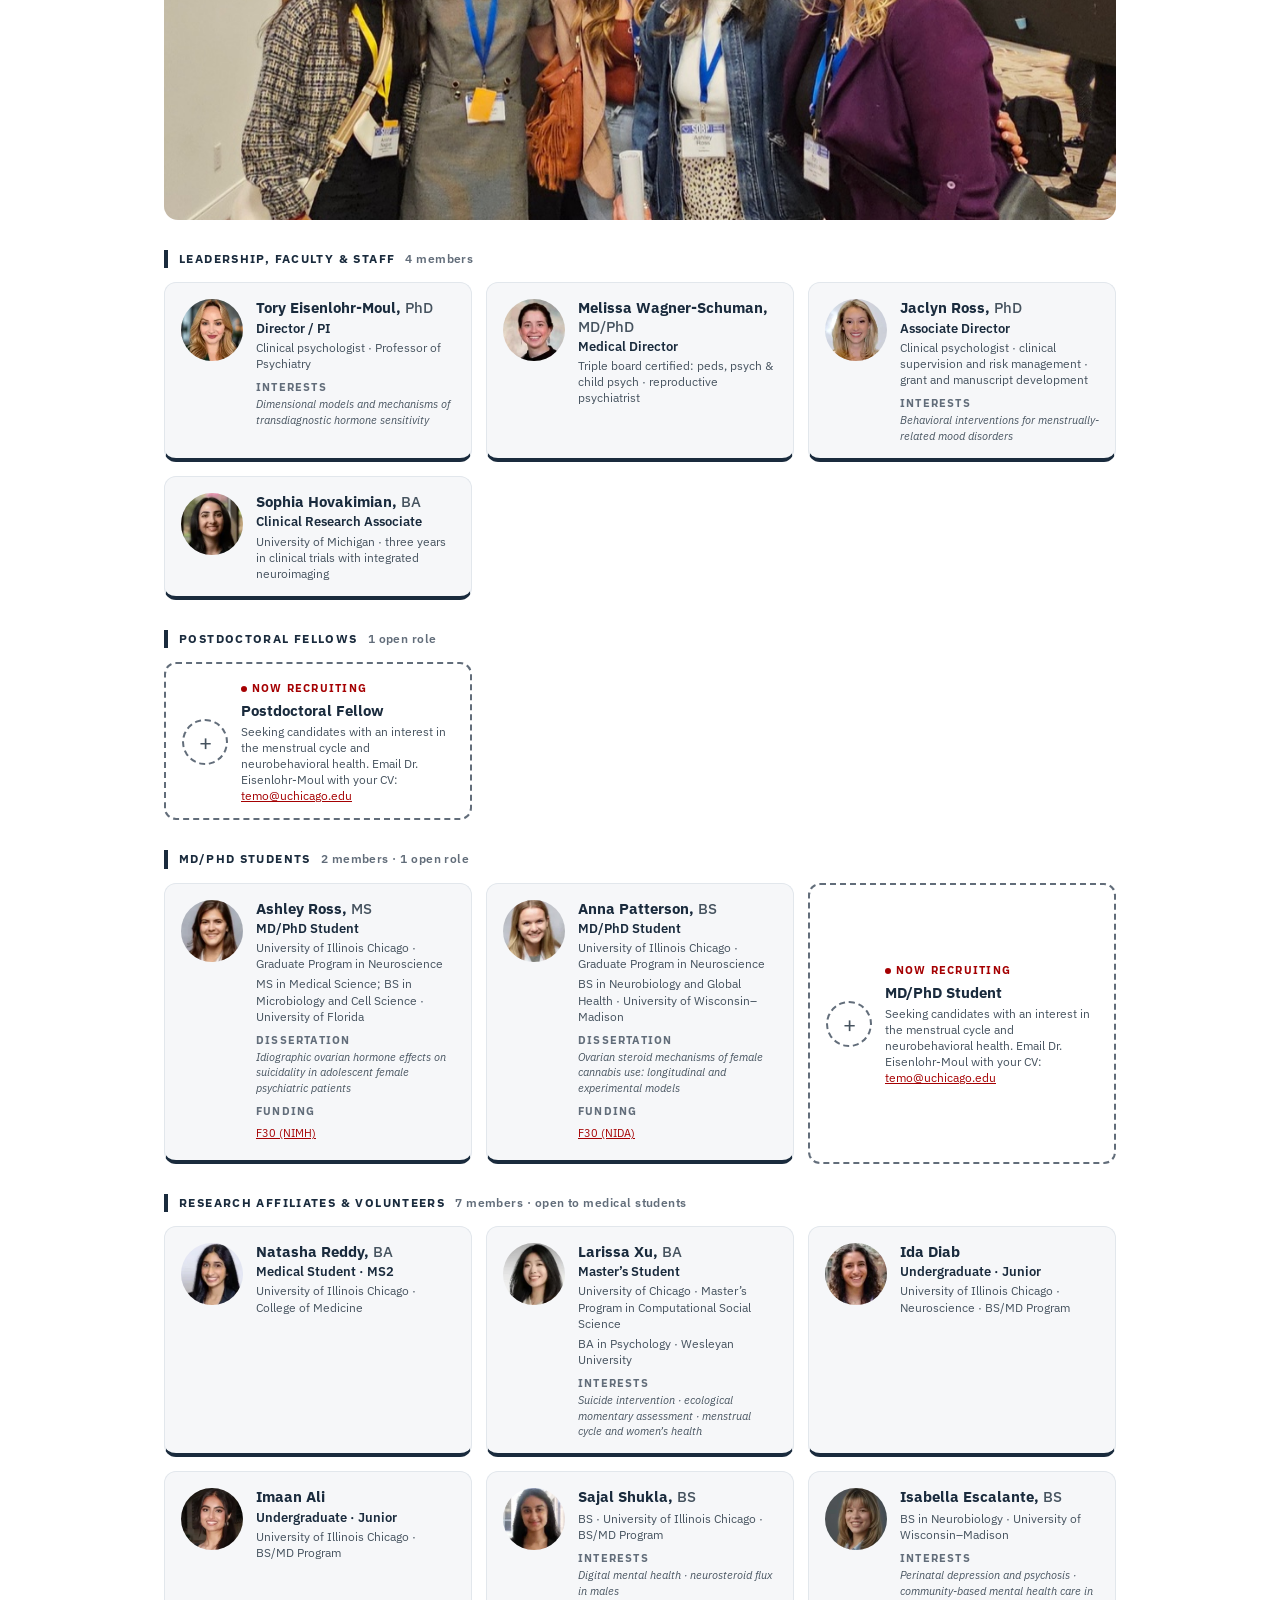
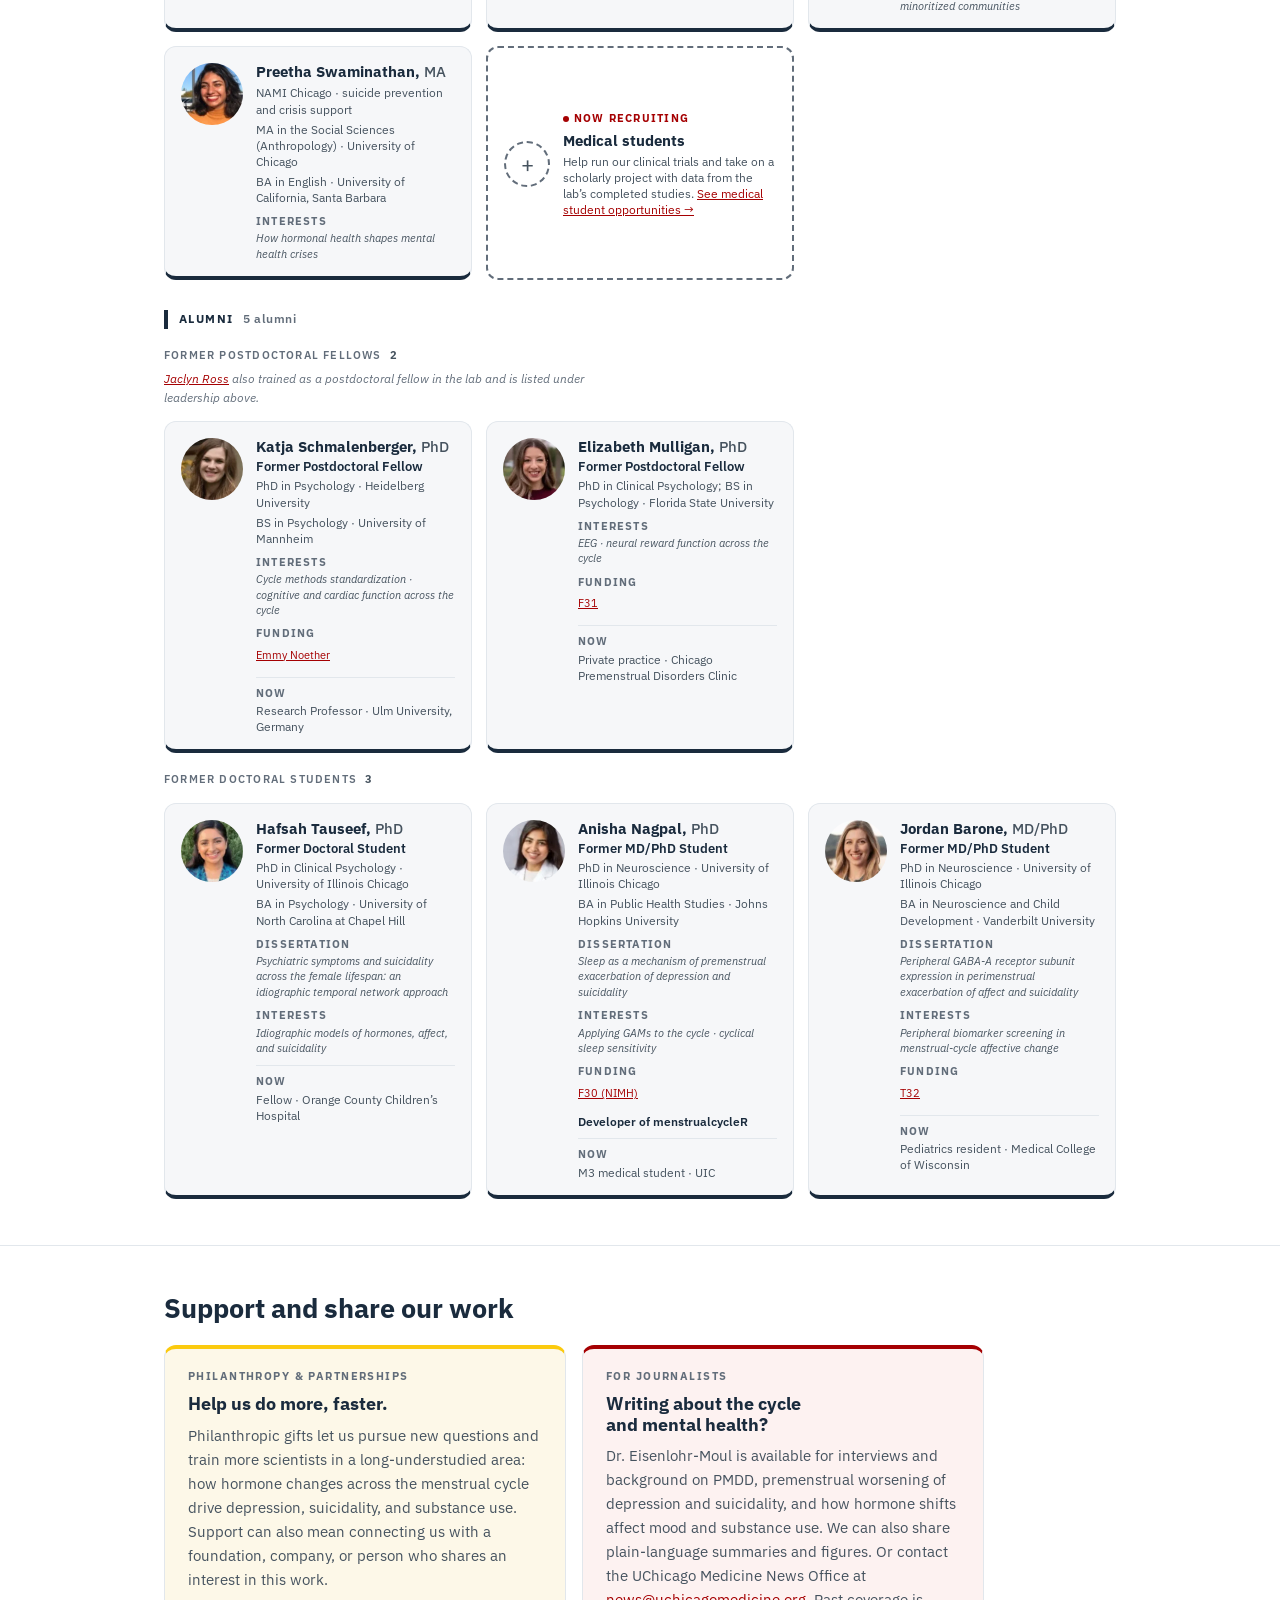
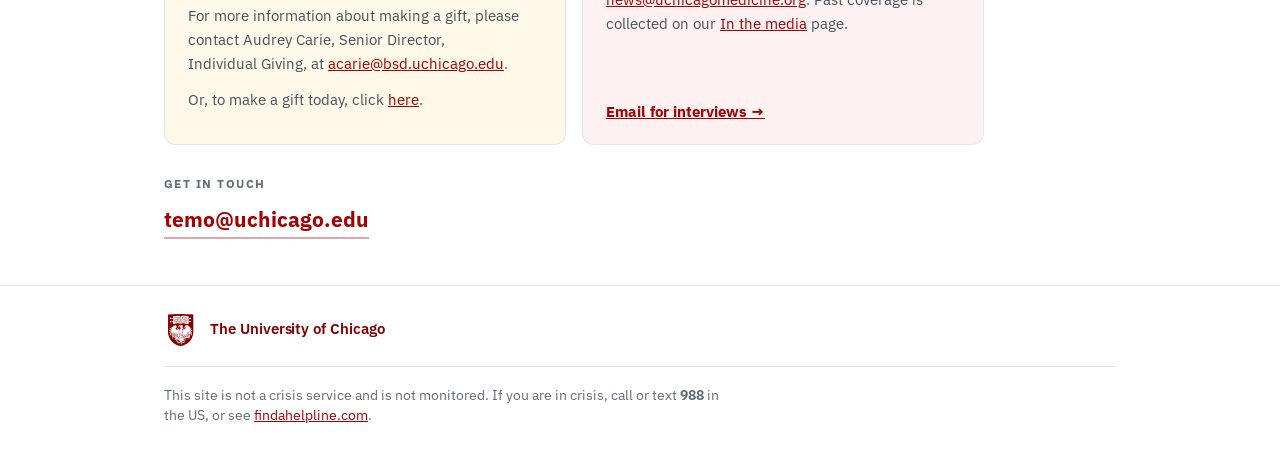
==== commit e0b20094: "Regroup homepage nav by audience Patients & clinicians, Researchers & trainees, and Press & supporte" ====
--- a/index.html
+++ b/index.html
@@ -196,7 +196,7 @@
 .nav summary::after{content:"\25BE"; margin-left:5px; font-size:11px}
 .nav summary:hover,.nav details[open] summary{background:var(--surface); color:var(--ink)}
 .nav summary:focus-visible{outline:2px solid var(--red); outline-offset:2px}
-.nav .menu{position:absolute; top:calc(100% + 4px); left:0; min-width:180px; display:flex; flex-direction:column;
+.nav .menu{position:absolute; z-index:5; top:calc(100% + 4px); left:0; min-width:180px; display:flex; flex-direction:column;
   background:var(--bg); border:1px solid var(--border); border-radius:9px; padding:5px;
   box-shadow:0 8px 24px rgba(0,0,0,.10)}
 .nav a{font-family:'IBM Plex Sans',sans-serif; font-weight:600; font-size:13.5px;
@@ -289,7 +289,7 @@
     .brand .labname .forcyc{display:block; margin-top:2px}
   }
 
-  @media (max-width:374px){
+  @media (max-width:640px){
     .nav .wrap{flex-wrap:wrap; gap:2px 4px}
     .nav a.cta{margin-left:0}
   }
@@ -315,18 +315,26 @@
 
 <nav class="nav" aria-label="Sections"><div class="wrap">
   <details class="dd">
-    <summary>About</summary>
+    <summary>Patients &amp; clinicians</summary>
     <div class="menu">
       <a href="#work">What we do</a>
-      <a href="#people">Meet the lab</a>
-      <a href="media/">In the media</a>
+      <a href="pines/participants/">Join the PINES trial</a>
+      <a href="pines/clinicians/">PINES for clinicians</a>
     </div>
   </details>
   <details class="dd">
-    <summary>Get involved</summary>
+    <summary>Researchers &amp; trainees</summary>
     <div class="menu">
-      <a href="pines/">PINES trial</a>
+      <a href="#people">Meet the lab</a>
+      <a href="pines/researchers/">PINES for researchers</a>
       <a href="medical-students/">Medical students</a>
+    </div>
+  </details>
+  <details class="dd">
+    <summary>Press &amp; supporters</summary>
+    <div class="menu">
+      <a href="media/">In the media</a>
+      <a href="pines/press/">PINES press kit</a>
       <a href="#support">Support our work</a>
     </div>
   </details>
